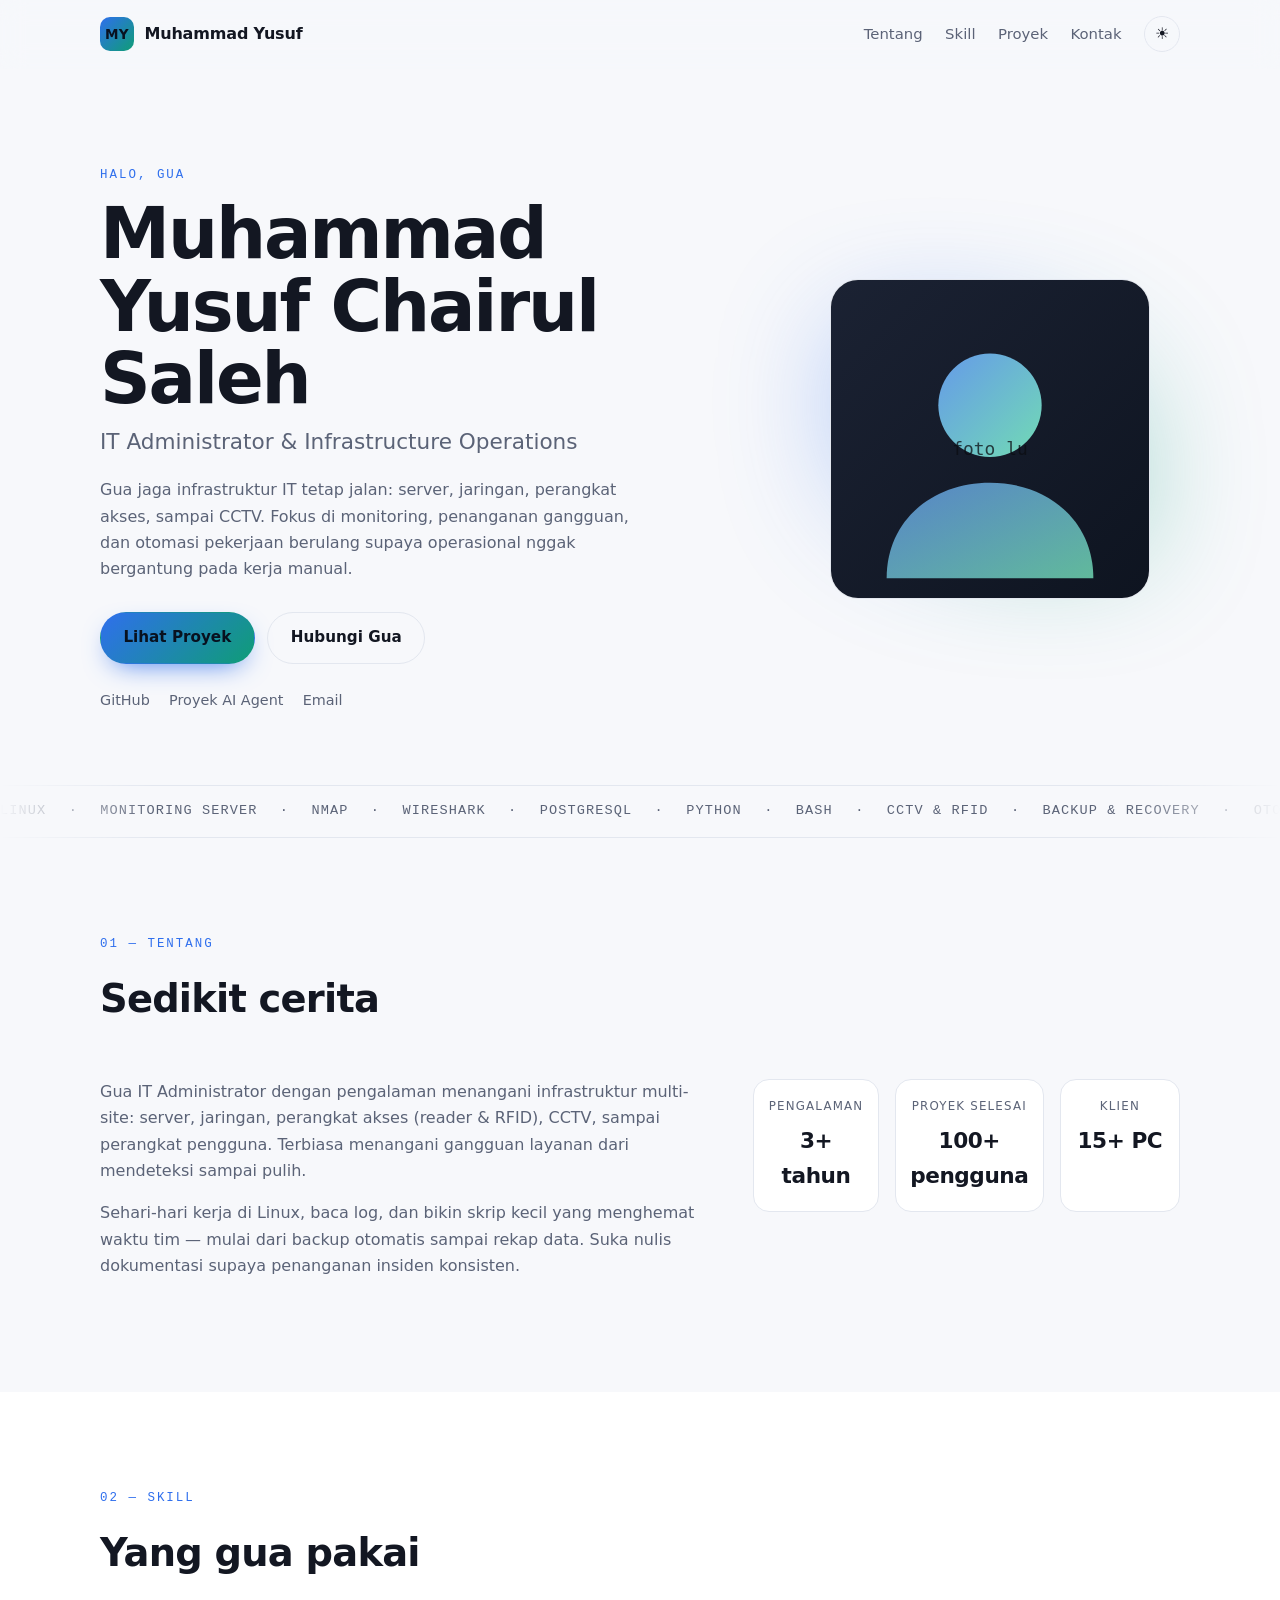
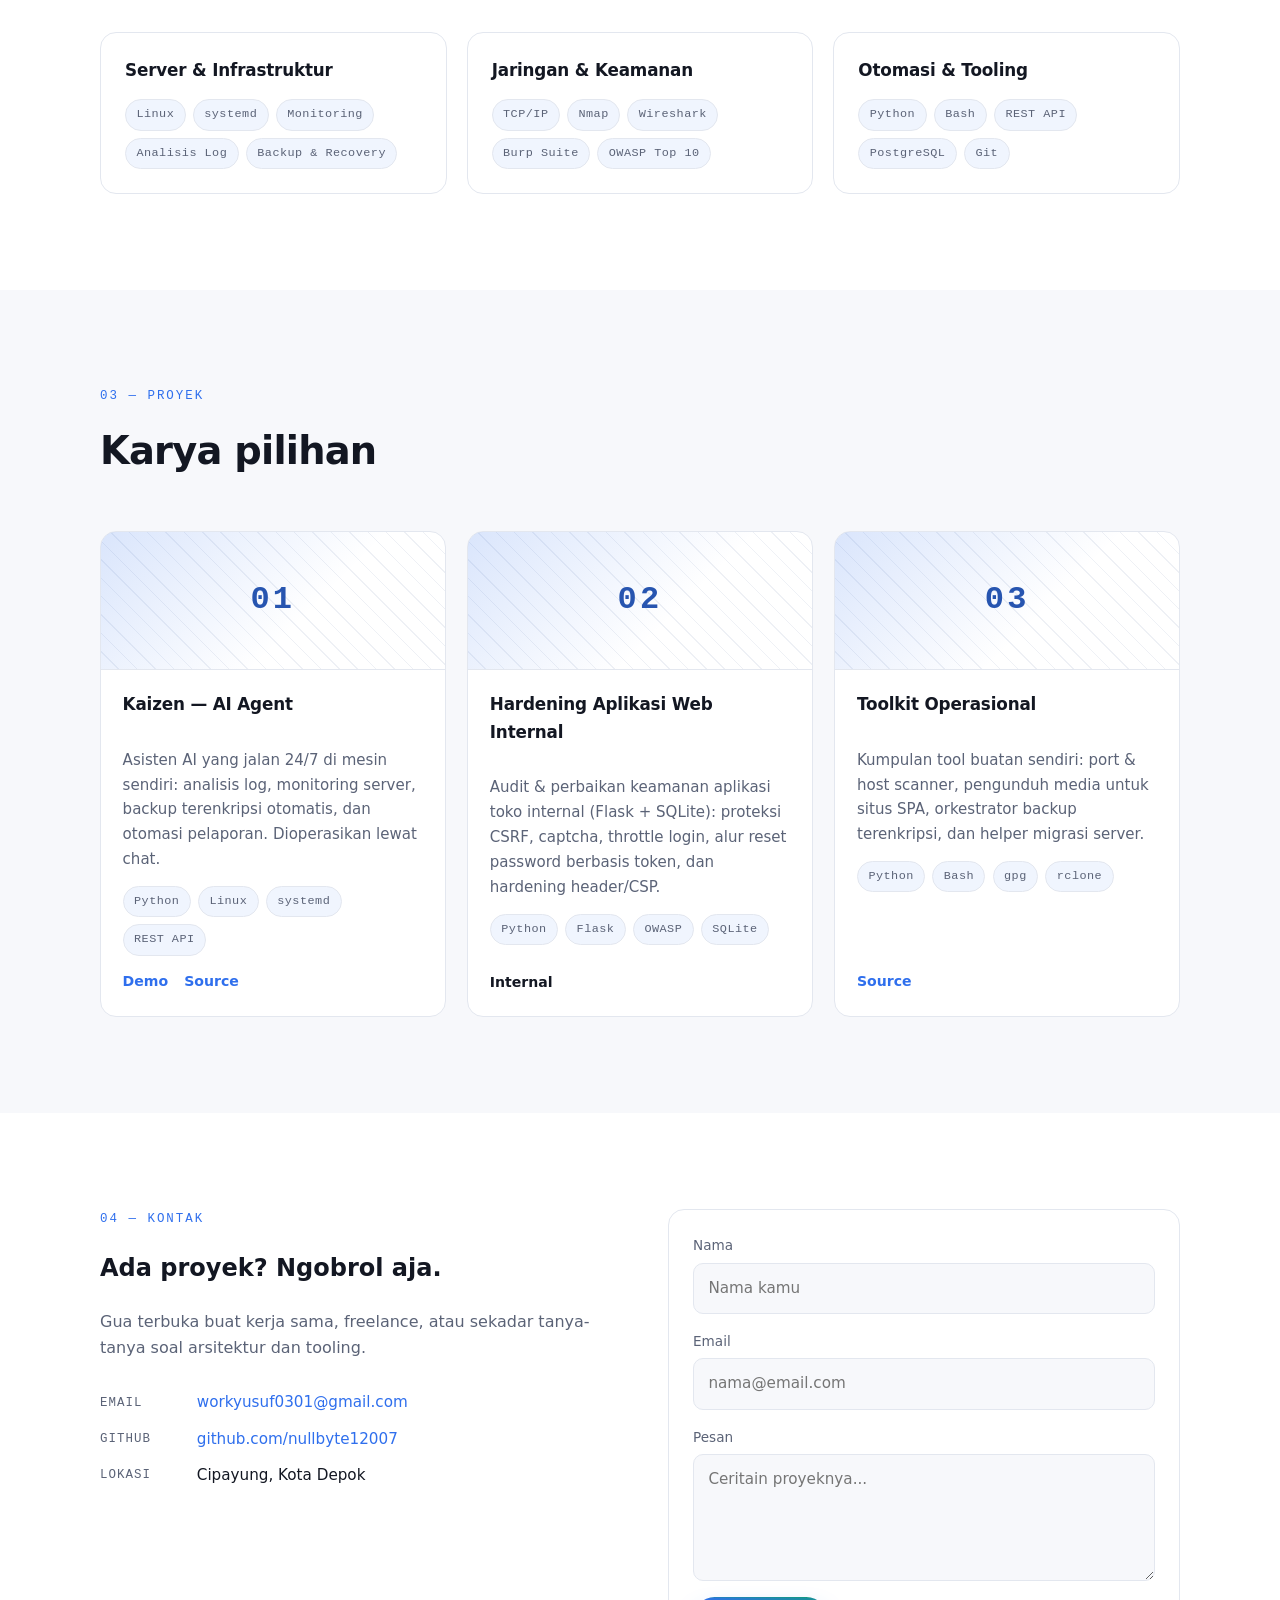
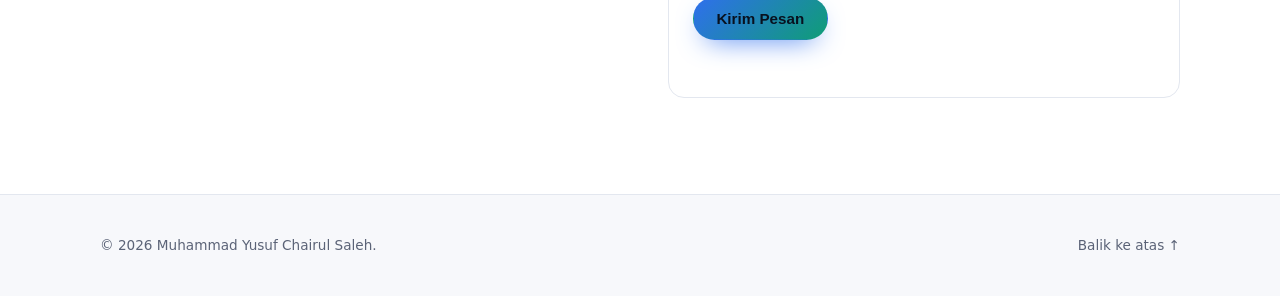
==== portofolio/index.html @ be7d7759 "Publikasikan portofolio pribadi + tautan dari landing page - portofolio/: situs portofolio pribadi (" ====
<!DOCTYPE html>
<html lang="id" data-theme="dark">
<head>
  <meta charset="UTF-8" />
  <meta name="viewport" content="width=device-width, initial-scale=1.0" />
  <title>Muhammad Yusuf — Portofolio</title>
  <meta name="description" content="Portofolio pribadi — proyek, skill, dan kontak." />
  <link rel="stylesheet" href="style.css" />
</head>
<body>
  <a class="skip-link" href="#main">Lewati ke konten</a>

  <header class="nav" id="nav">
    <div class="container nav-inner">
      <a href="#hero" class="brand">
        <span class="brand-mark">MY</span>
        <span class="brand-name">Muhammad Yusuf</span>
      </a>

      <button class="nav-toggle" id="navToggle" aria-label="Buka menu" aria-expanded="false" aria-controls="navMenu">
        <span></span><span></span><span></span>
      </button>

      <nav class="nav-menu" id="navMenu" aria-label="Navigasi utama">
        <a href="#about">Tentang</a>
        <a href="#skills">Skill</a>
        <a href="#projects">Proyek</a>
        <a href="#contact">Kontak</a>
        <button class="theme-toggle" id="themeToggle" aria-label="Ganti tema" title="Ganti tema">
          <span class="theme-icon theme-icon-sun">☀</span>
          <span class="theme-icon theme-icon-moon">☾</span>
        </button>
      </nav>
    </div>
  </header>

  <main id="main">
    <!-- HERO -->
    <section class="hero" id="hero">
      <div class="container hero-grid">
        <div class="hero-copy">
          <p class="eyebrow">Halo, gua</p>
          <h1>Muhammad Yusuf Chairul Saleh</h1>
          <p class="role">IT Administrator &amp; Infrastructure Operations</p>
          <p class="lead">
            Gua jaga infrastruktur IT tetap jalan: server, jaringan, perangkat akses,
            sampai CCTV. Fokus di monitoring, penanganan gangguan, dan otomasi
            pekerjaan berulang supaya operasional nggak bergantung pada kerja manual.
          </p>
          <div class="hero-actions">
            <a class="btn btn-primary" href="#projects">Lihat Proyek</a>
            <a class="btn btn-ghost" href="#contact">Hubungi Gua</a>
          </div>
          <ul class="socials" aria-label="Media sosial">
            <li><a href="https://github.com/nullbyte12007" aria-label="GitHub" rel="noopener" target="_blank">GitHub</a></li>
            <li><a href="https://nullbyte12007.github.io/kaizen-ai-portfolio/" aria-label="Proyek AI Agent" rel="noopener" target="_blank">Proyek AI Agent</a></li>
            <li><a href="mailto:workyusuf0301@gmail.com" aria-label="Email">Email</a></li>
          </ul>
        </div>

        <div class="hero-visual" aria-hidden="true">
          <div class="avatar">
            <img src="assets/avatar.svg" alt="" width="320" height="320" loading="eager" />
          </div>
          <div class="glow"></div>
        </div>
      </div>
      <div class="marquee" aria-hidden="true">
        <div class="marquee-track">
          <span>Linux</span><span>·</span><span>Monitoring Server</span><span>·</span><span>Nmap</span><span>·</span>
          <span>Wireshark</span><span>·</span><span>PostgreSQL</span><span>·</span>
          <span>Python</span><span>·</span><span>Bash</span><span>·</span><span>CCTV &amp; RFID</span><span>·</span>
          <span>Backup &amp; Recovery</span><span>·</span><span>Otomasi</span><span>·</span>
        </div>
      </div>
    </section>

    <!-- ABOUT -->
    <section class="section" id="about">
      <div class="container">
        <header class="section-head reveal">
          <p class="eyebrow">01 — Tentang</p>
          <h2>Sedikit cerita</h2>
        </header>
        <div class="about-grid">
          <div class="reveal">
            <p>
              Gua IT Administrator dengan pengalaman menangani infrastruktur multi-site:
              server, jaringan, perangkat akses (reader &amp; RFID), CCTV, sampai perangkat
              pengguna. Terbiasa menangani gangguan layanan dari mendeteksi sampai pulih.
            </p>
            <p>
              Sehari-hari kerja di Linux, baca log, dan bikin skrip kecil yang menghemat
              waktu tim — mulai dari backup otomatis sampai rekap data. Suka nulis
              dokumentasi supaya penanganan insiden konsisten.
            </p>
          </div>
          <dl class="stats reveal">
            <div class="stat">
              <dt>Pengalaman</dt>
              <dd>3+ tahun</dd>
            </div>
            <div class="stat">
              <dt>Proyek selesai</dt>
              <dd>100+ pengguna</dd>
            </div>
            <div class="stat">
              <dt>Klien</dt>
              <dd>15+ PC</dd>
            </div>
          </dl>
        </div>
      </div>
    </section>

    <!-- SKILLS -->
    <section class="section section-alt" id="skills">
      <div class="container">
        <header class="section-head reveal">
          <p class="eyebrow">02 — Skill</p>
          <h2>Yang gua pakai</h2>
        </header>
        <div class="skills-grid">
          <article class="card reveal">
            <h3>Server &amp; Infrastruktur</h3>
            <ul class="tags">
              <li>Linux</li><li>systemd</li><li>Monitoring</li><li>Analisis Log</li><li>Backup &amp; Recovery</li>
            </ul>
          </article>
          <article class="card reveal">
            <h3>Jaringan &amp; Keamanan</h3>
            <ul class="tags">
              <li>TCP/IP</li><li>Nmap</li><li>Wireshark</li><li>Burp Suite</li><li>OWASP Top 10</li>
            </ul>
          </article>
          <article class="card reveal">
            <h3>Otomasi &amp; Tooling</h3>
            <ul class="tags">
              <li>Python</li><li>Bash</li><li>REST API</li><li>PostgreSQL</li><li>Git</li>
            </ul>
          </article>
        </div>
      </div>
    </section>

    <!-- PROJECTS -->
    <section class="section" id="projects">
      <div class="container">
        <header class="section-head reveal">
          <p class="eyebrow">03 — Proyek</p>
          <h2>Karya pilihan</h2>
        </header>
        <div class="projects-grid">
          <article class="project card reveal">
            <div class="project-thumb" aria-hidden="true">01</div>
            <div class="project-body">
              <h3>Kaizen — AI Agent</h3>
              <p>Asisten AI yang jalan 24/7 di mesin sendiri: analisis log, monitoring server, backup terenkripsi otomatis, dan otomasi pelaporan. Dioperasikan lewat chat.</p>
              <ul class="tags">
                <li>Python</li><li>Linux</li><li>systemd</li><li>REST API</li>
              </ul>
              <div class="project-links">
                <a href="https://nullbyte12007.github.io/kaizen-ai-portfolio/" target="_blank" rel="noopener">Demo</a>
                <a href="https://github.com/nullbyte12007/kaizen-ai-portfolio" target="_blank" rel="noopener">Source</a>
              </div>
            </div>
          </article>

          <article class="project card reveal">
            <div class="project-thumb" aria-hidden="true">02</div>
            <div class="project-body">
              <h3>Hardening Aplikasi Web Internal</h3>
              <p>Audit &amp; perbaikan keamanan aplikasi toko internal (Flask + SQLite): proteksi CSRF, captcha, throttle login, alur reset password berbasis token, dan hardening header/CSP.</p>
              <ul class="tags">
                <li>Python</li><li>Flask</li><li>OWASP</li><li>SQLite</li>
              </ul>
              <div class="project-links">
                <span class="muted">Internal</span>
              </div>
            </div>
          </article>

          <article class="project card reveal">
            <div class="project-thumb" aria-hidden="true">03</div>
            <div class="project-body">
              <h3>Toolkit Operasional</h3>
              <p>Kumpulan tool buatan sendiri: port &amp; host scanner, pengunduh media untuk situs SPA, orkestrator backup terenkripsi, dan helper migrasi server.</p>
              <ul class="tags">
                <li>Python</li><li>Bash</li><li>gpg</li><li>rclone</li>
              </ul>
              <div class="project-links">
                <a href="https://github.com/nullbyte12007/kaizen-ai-portfolio/tree/main/demo" target="_blank" rel="noopener">Source</a>
              </div>
            </div>
          </article>
        </div>
      </div>
    </section>

    <!-- CONTACT -->
    <section class="section section-alt" id="contact">
      <div class="container contact-grid">
        <div class="reveal">
          <p class="eyebrow">04 — Kontak</p>
          <h2>Ada proyek? Ngobrol aja.</h2>
          <p class="lead">
            Gua terbuka buat kerja sama, freelance, atau sekadar tanya-tanya soal
            arsitektur dan tooling.
          </p>
          <ul class="contact-list">
            <li><span>Email</span> <a href="mailto:workyusuf0301@gmail.com">workyusuf0301@gmail.com</a></li>
            <li><span>GitHub</span> <a href="https://github.com/nullbyte12007" target="_blank" rel="noopener">github.com/nullbyte12007</a></li>
            <li><span>Lokasi</span> <span>Cipayung, Kota Depok</span></li>
          </ul>
        </div>

        <form class="contact-form card reveal" id="contactForm" novalidate>
          <label>
            Nama
            <input type="text" name="name" required placeholder="Nama kamu" />
          </label>
          <label>
            Email
            <input type="email" name="email" required placeholder="nama@email.com" />
          </label>
          <label>
            Pesan
            <textarea name="message" rows="4" required placeholder="Ceritain proyeknya..."></textarea>
          </label>
          <button class="btn btn-primary" type="submit">Kirim Pesan</button>
          <p class="form-status" id="formStatus" role="status" aria-live="polite"></p>
        </form>
      </div>
    </section>
  </main>

  <footer class="footer">
    <div class="container footer-inner">
      <p>© <span id="year">2026</span> Muhammad Yusuf Chairul Saleh.</p>
      <a href="#hero">Balik ke atas ↑</a>
    </div>
  </footer>

  <script src="script.js"></script>
</body>
</html>
---- portofolio/style.css ----
:root {
  --bg: #0b0d12;
  --bg-alt: #11141c;
  --surface: #161a24;
  --border: #242a38;
  --text: #e7ebf3;
  --text-dim: #9aa4b8;
  --accent: #6ea8fe;
  --accent-2: #7cf0c4;
  --radius: 16px;
  --maxw: 1080px;
  --font: "Inter", system-ui, -apple-system, "Segoe UI", Roboto, sans-serif;
  --mono: ui-monospace, "SFMono-Regular", Menlo, monospace;
}

html[data-theme="light"] {
  --bg: #f7f8fb;
  --bg-alt: #ffffff;
  --surface: #ffffff;
  --border: #e3e7ef;
  --text: #131722;
  --text-dim: #5b6377;
  --accent: #2f6fed;
  --accent-2: #0f9d76;
}

* { box-sizing: border-box; }

html { scroll-behavior: smooth; }

body {
  margin: 0;
  background: var(--bg);
  color: var(--text);
  font-family: var(--font);
  line-height: 1.65;
  -webkit-font-smoothing: antialiased;
}

img { max-width: 100%; display: block; }
a { color: inherit; text-decoration: none; }

.container {
  width: min(100% - 2.5rem, var(--maxw));
  margin-inline: auto;
}

.skip-link {
  position: absolute;
  left: -9999px;
  top: 0;
  background: var(--accent);
  color: #fff;
  padding: .6rem 1rem;
  z-index: 100;
}
.skip-link:focus { left: 0; }

/* NAV */
.nav {
  position: sticky;
  top: 0;
  z-index: 50;
  backdrop-filter: blur(12px);
  background: color-mix(in srgb, var(--bg) 78%, transparent);
  border-bottom: 1px solid transparent;
  transition: border-color .25s ease, background .25s ease;
}
.nav.is-scrolled { border-bottom-color: var(--border); }

.nav-inner {
  display: flex;
  align-items: center;
  justify-content: space-between;
  gap: 1rem;
  min-height: 68px;
}

.brand { display: flex; align-items: center; gap: .65rem; font-weight: 700; }
.brand-mark {
  display: grid;
  place-items: center;
  width: 34px; height: 34px;
  border-radius: 10px;
  background: linear-gradient(135deg, var(--accent), var(--accent-2));
  color: #08111f;
  font-size: .85rem;
  letter-spacing: .02em;
}
.brand-name { letter-spacing: -.01em; }

.nav-menu { display: flex; align-items: center; gap: 1.4rem; }
.nav-menu a {
  color: var(--text-dim);
  font-size: .93rem;
  font-weight: 500;
  position: relative;
  transition: color .2s ease;
}
.nav-menu a:hover, .nav-menu a:focus-visible { color: var(--text); }
.nav-menu a::after {
  content: "";
  position: absolute;
  left: 0; bottom: -6px;
  width: 0; height: 2px;
  background: var(--accent);
  transition: width .25s ease;
}
.nav-menu a:hover::after { width: 100%; }

.theme-toggle {
  display: grid;
  place-items: center;
  width: 36px; height: 36px;
  border-radius: 50%;
  border: 1px solid var(--border);
  background: transparent;
  color: var(--text);
  cursor: pointer;
  font-size: 1rem;
  transition: border-color .2s ease, transform .2s ease;
}
.theme-toggle:hover { border-color: var(--accent); transform: translateY(-1px); }
.theme-icon { line-height: 1; }
html[data-theme="dark"] .theme-icon-sun { display: none; }
html[data-theme="light"] .theme-icon-moon { display: none; }

.nav-toggle {
  display: none;
  flex-direction: column;
  gap: 5px;
  background: none;
  border: 0;
  padding: .5rem;
  cursor: pointer;
}
.nav-toggle span {
  width: 22px; height: 2px;
  background: var(--text);
  border-radius: 2px;
  transition: transform .25s ease, opacity .25s ease;
}

/* HERO */
.hero { padding: clamp(3rem, 8vw, 6rem) 0 0; position: relative; overflow: hidden; }
.hero-grid {
  display: grid;
  grid-template-columns: 1.25fr .75fr;
  align-items: center;
  gap: clamp(2rem, 5vw, 4rem);
}
.eyebrow {
  font-family: var(--mono);
  font-size: .78rem;
  letter-spacing: .16em;
  text-transform: uppercase;
  color: var(--accent);
  margin: 0 0 .8rem;
}
h1 {
  font-size: clamp(2.6rem, 7vw, 4.4rem);
  line-height: 1.03;
  letter-spacing: -.03em;
  margin: 0 0 .5rem;
}
.role {
  font-size: clamp(1.05rem, 2.4vw, 1.35rem);
  color: var(--text-dim);
  margin: 0 0 1.1rem;
}
.lead { color: var(--text-dim); max-width: 52ch; margin: 0 0 1.8rem; }

.hero-actions { display: flex; flex-wrap: wrap; gap: .8rem; margin-bottom: 1.6rem; }

.btn {
  display: inline-flex;
  align-items: center;
  justify-content: center;
  gap: .5rem;
  padding: .78rem 1.4rem;
  border-radius: 999px;
  font-weight: 600;
  font-size: .95rem;
  border: 1px solid transparent;
  cursor: pointer;
  transition: transform .18s ease, box-shadow .18s ease, background .18s ease, border-color .18s ease;
}
.btn-primary {
  background: linear-gradient(135deg, var(--accent), var(--accent-2));
  color: #08111f;
  box-shadow: 0 10px 28px -12px var(--accent);
}
.btn-primary:hover { transform: translateY(-2px); box-shadow: 0 16px 34px -12px var(--accent); }
.btn-ghost { border-color: var(--border); color: var(--text); }
.btn-ghost:hover { border-color: var(--accent); transform: translateY(-2px); }

.socials {
  display: flex;
  gap: 1.2rem;
  list-style: none;
  padding: 0;
  margin: 0;
  font-size: .9rem;
}
.socials a { color: var(--text-dim); border-bottom: 1px solid transparent; transition: color .2s, border-color .2s; }
.socials a:hover { color: var(--text); border-bottom-color: var(--accent); }

.hero-visual { position: relative; display: grid; place-items: center; }
.avatar {
  width: min(320px, 78vw);
  aspect-ratio: 1;
  border-radius: 28px;
  overflow: hidden;
  border: 1px solid var(--border);
  background: var(--surface);
  position: relative;
  z-index: 1;
}
.avatar img { width: 100%; height: 100%; object-fit: cover; }
.glow {
  position: absolute;
  inset: 12% 8%;
  background: radial-gradient(circle at 30% 30%, var(--accent), transparent 62%),
              radial-gradient(circle at 72% 68%, var(--accent-2), transparent 60%);
  filter: blur(58px);
  opacity: .5;
  z-index: 0;
}

.marquee {
  margin-top: clamp(2.5rem, 6vw, 4.5rem);
  border-block: 1px solid var(--border);
  overflow: hidden;
  padding: .9rem 0;
  mask-image: linear-gradient(90deg, transparent, #000 12%, #000 88%, transparent);
}
.marquee-track {
  display: flex;
  gap: 1.4rem;
  width: max-content;
  animation: slide 26s linear infinite;
  color: var(--text-dim);
  font-family: var(--mono);
  font-size: .85rem;
  letter-spacing: .08em;
  text-transform: uppercase;
}
@keyframes slide { to { transform: translateX(-50%); } }

/* SECTIONS */
.section { padding: clamp(3.5rem, 8vw, 6rem) 0; }
.section-alt { background: var(--bg-alt); }
.section-head { margin-bottom: clamp(1.8rem, 4vw, 3rem); }
.section-head h2 {
  font-size: clamp(1.65rem, 4vw, 2.4rem);
  letter-spacing: -.02em;
  margin: 0;
}

.about-grid {
  display: grid;
  grid-template-columns: 1.4fr 1fr;
  gap: clamp(1.5rem, 5vw, 3.5rem);
  align-items: start;
}
.about-grid p { color: var(--text-dim); margin-top: 0; }

.stats {
  display: grid;
  grid-template-columns: repeat(3, 1fr);
  gap: 1rem;
  margin: 0;
}
.stat {
  background: var(--surface);
  border: 1px solid var(--border);
  border-radius: var(--radius);
  padding: 1.1rem .9rem;
  text-align: center;
}
.stat dt { font-size: .74rem; text-transform: uppercase; letter-spacing: .1em; color: var(--text-dim); }
.stat dd { margin: .35rem 0 0; font-size: 1.35rem; font-weight: 700; letter-spacing: -.02em; }

.card {
  background: var(--surface);
  border: 1px solid var(--border);
  border-radius: var(--radius);
  padding: 1.5rem;
  transition: transform .22s ease, border-color .22s ease, box-shadow .22s ease;
}
.card:hover {
  transform: translateY(-4px);
  border-color: color-mix(in srgb, var(--accent) 45%, var(--border));
  box-shadow: 0 22px 44px -28px rgba(0, 0, 0, .7);
}
.card h3 { margin: 0 0 .9rem; font-size: 1.05rem; letter-spacing: -.01em; }

.skills-grid {
  display: grid;
  grid-template-columns: repeat(auto-fit, minmax(240px, 1fr));
  gap: 1.25rem;
}

.tags {
  display: flex;
  flex-wrap: wrap;
  gap: .45rem;
  list-style: none;
  padding: 0;
  margin: 0;
}
.tags li {
  font-family: var(--mono);
  font-size: .74rem;
  letter-spacing: .04em;
  padding: .3rem .65rem;
  border-radius: 999px;
  border: 1px solid var(--border);
  color: var(--text-dim);
  background: color-mix(in srgb, var(--accent) 7%, transparent);
}

.projects-grid {
  display: grid;
  grid-template-columns: repeat(auto-fit, minmax(280px, 1fr));
  gap: 1.35rem;
}
.project { padding: 0; overflow: hidden; display: flex; flex-direction: column; }
.project-thumb {
  height: 138px;
  display: grid;
  place-items: center;
  font-family: var(--mono);
  font-size: 2rem;
  font-weight: 700;
  letter-spacing: .1em;
  color: color-mix(in srgb, var(--accent) 70%, var(--text));
  background:
    linear-gradient(135deg, color-mix(in srgb, var(--accent) 18%, transparent), transparent 60%),
    repeating-linear-gradient(45deg, transparent 0 12px, color-mix(in srgb, var(--border) 60%, transparent) 12px 13px);
  border-bottom: 1px solid var(--border);
}
.project-body { padding: 1.35rem; display: flex; flex-direction: column; gap: .9rem; flex: 1; }
.project-body p { margin: 0; color: var(--text-dim); font-size: .94rem; }
.project-links { display: flex; gap: 1rem; margin-top: auto; font-size: .88rem; font-weight: 600; }
.project-links a { color: var(--accent); border-bottom: 1px solid transparent; }
.project-links a:hover { border-bottom-color: currentColor; }

.contact-grid {
  display: grid;
  grid-template-columns: 1fr 1fr;
  gap: clamp(1.5rem, 5vw, 3.5rem);
  align-items: start;
}
.contact-list { list-style: none; padding: 0; margin: 1.5rem 0 0; display: grid; gap: .7rem; }
.contact-list li { display: flex; gap: .8rem; font-size: .95rem; }
.contact-list span:first-child {
  width: 84px;
  flex: none;
  color: var(--text-dim);
  font-family: var(--mono);
  font-size: .78rem;
  text-transform: uppercase;
  letter-spacing: .08em;
  padding-top: .15rem;
}
.contact-list a { color: var(--accent); }
.contact-list a:hover { text-decoration: underline; }

.contact-form { display: grid; gap: 1rem; }
.contact-form label { display: grid; gap: .4rem; font-size: .85rem; color: var(--text-dim); font-weight: 500; }
.contact-form input,
.contact-form textarea {
  width: 100%;
  padding: .75rem .9rem;
  border-radius: 10px;
  border: 1px solid var(--border);
  background: var(--bg);
  color: var(--text);
  font: inherit;
  font-size: .95rem;
  resize: vertical;
  transition: border-color .2s ease, box-shadow .2s ease;
}
.contact-form input:focus,
.contact-form textarea:focus {
  outline: none;
  border-color: var(--accent);
  box-shadow: 0 0 0 3px color-mix(in srgb, var(--accent) 22%, transparent);
}
.contact-form .btn { justify-self: start; }
.form-status { margin: 0; font-size: .85rem; color: var(--accent-2); min-height: 1.2em; }
.form-status.is-error { color: #ff7a7a; }

.footer { border-top: 1px solid var(--border); padding: 1.6rem 0; }
.footer-inner {
  display: flex;
  flex-wrap: wrap;
  gap: .6rem;
  align-items: center;
  justify-content: space-between;
  color: var(--text-dim);
  font-size: .85rem;
}
.footer a:hover { color: var(--text); }

/* REVEAL */
.reveal { opacity: 0; transform: translateY(18px); transition: opacity .6s ease, transform .6s ease; }
.reveal.is-visible { opacity: 1; transform: none; }

/* RESPONSIVE */
@media (max-width: 860px) {
  .hero-grid, .about-grid, .contact-grid { grid-template-columns: 1fr; }
  .hero-visual { order: -1; }
  .stats { grid-template-columns: repeat(3, 1fr); }

  .nav-toggle { display: flex; }
  .nav-menu {
    position: fixed;
    inset: 68px 0 auto 0;
    flex-direction: column;
    align-items: flex-start;
    gap: 0;
    padding: 0 1.25rem;
    background: var(--bg-alt);
    border-bottom: 1px solid var(--border);
    max-height: 0;
    overflow: hidden;
    transition: max-height .3s ease, padding .3s ease;
  }
  .nav-menu.is-open { max-height: 320px; padding: 1rem 1.25rem 1.4rem; }
  .nav-menu a { padding: .7rem 0; width: 100%; }
  .theme-toggle { margin-top: .6rem; }
  .nav-toggle[aria-expanded="true"] span:nth-child(1) { transform: translateY(7px) rotate(45deg); }
  .nav-toggle[aria-expanded="true"] span:nth-child(2) { opacity: 0; }
  .nav-toggle[aria-expanded="true"] span:nth-child(3) { transform: translateY(-7px) rotate(-45deg); }
}

@media (max-width: 420px) {
  .stats { grid-template-columns: 1fr; }
}

@media (prefers-reduced-motion: reduce) {
  html { scroll-behavior: auto; }
  .marquee-track { animation: none; }
  .reveal { opacity: 1; transform: none; transition: none; }
  * { transition-duration: .01ms !important; }
}
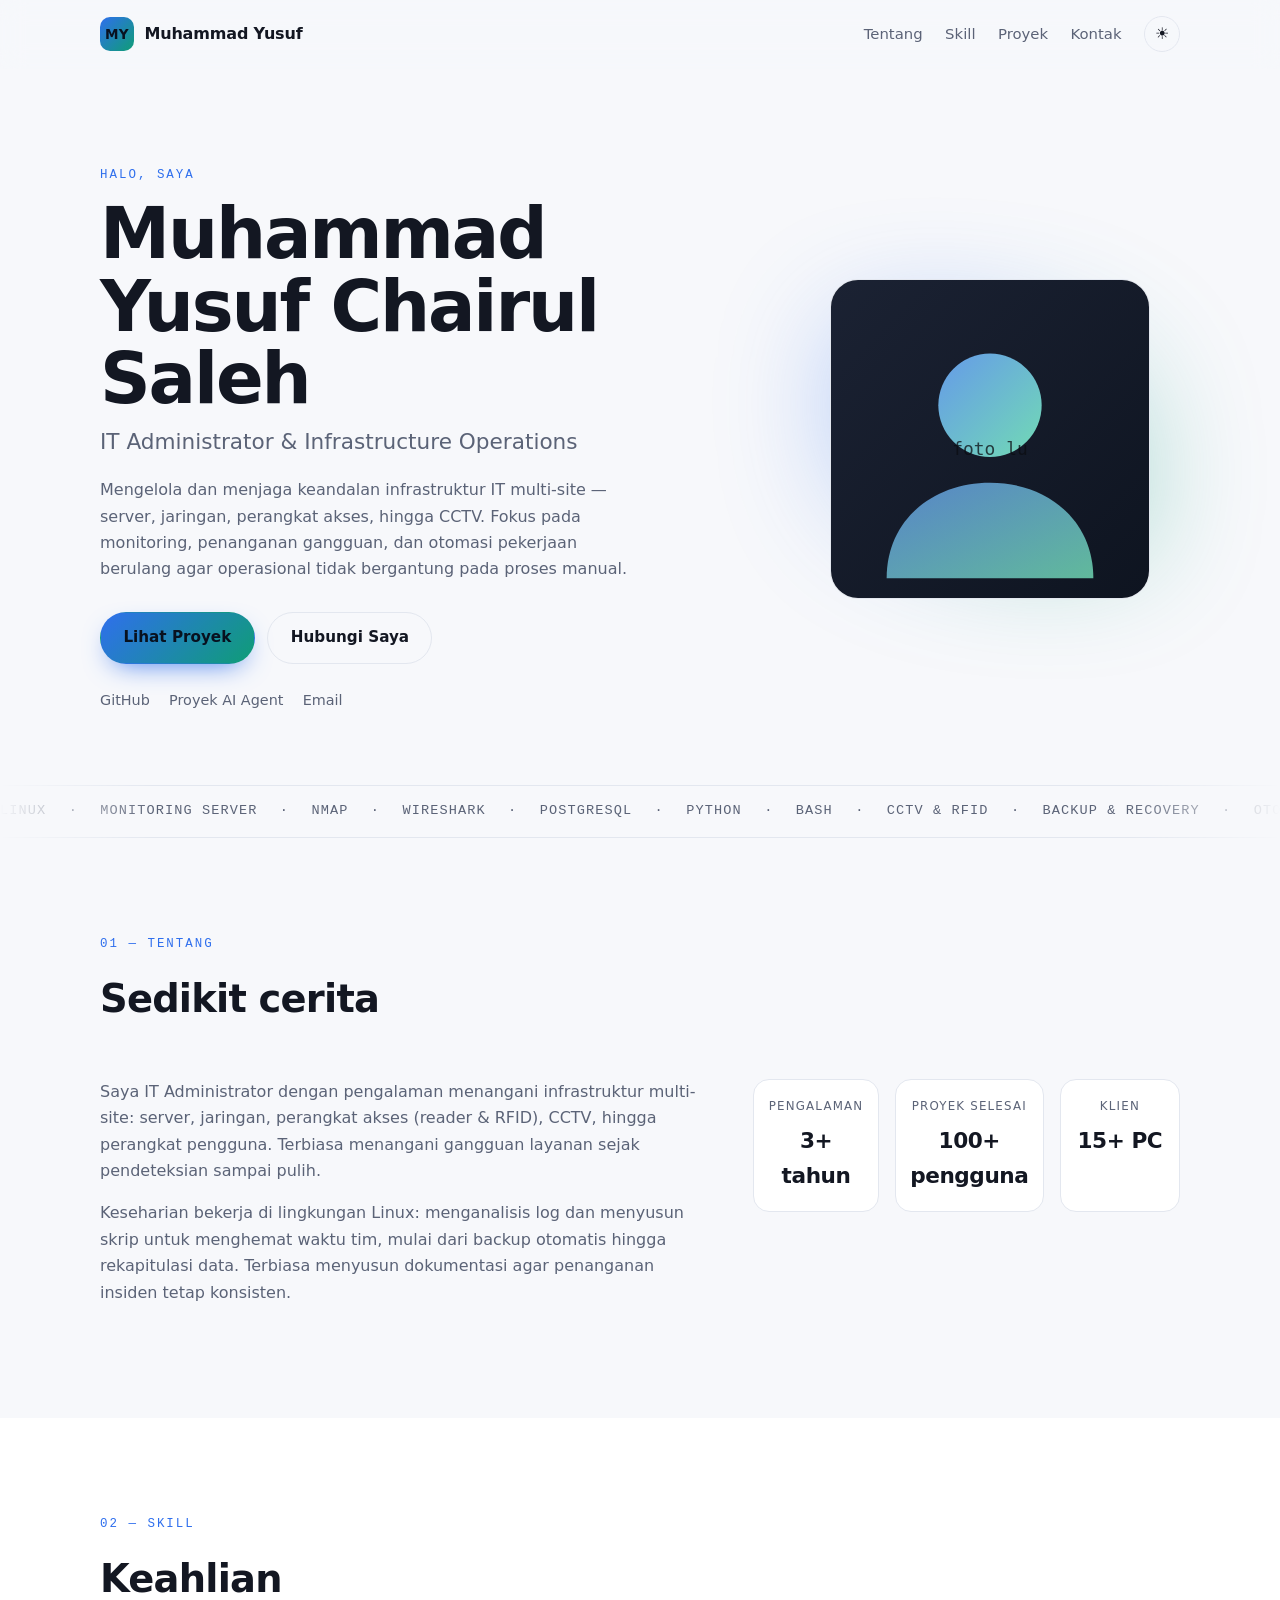
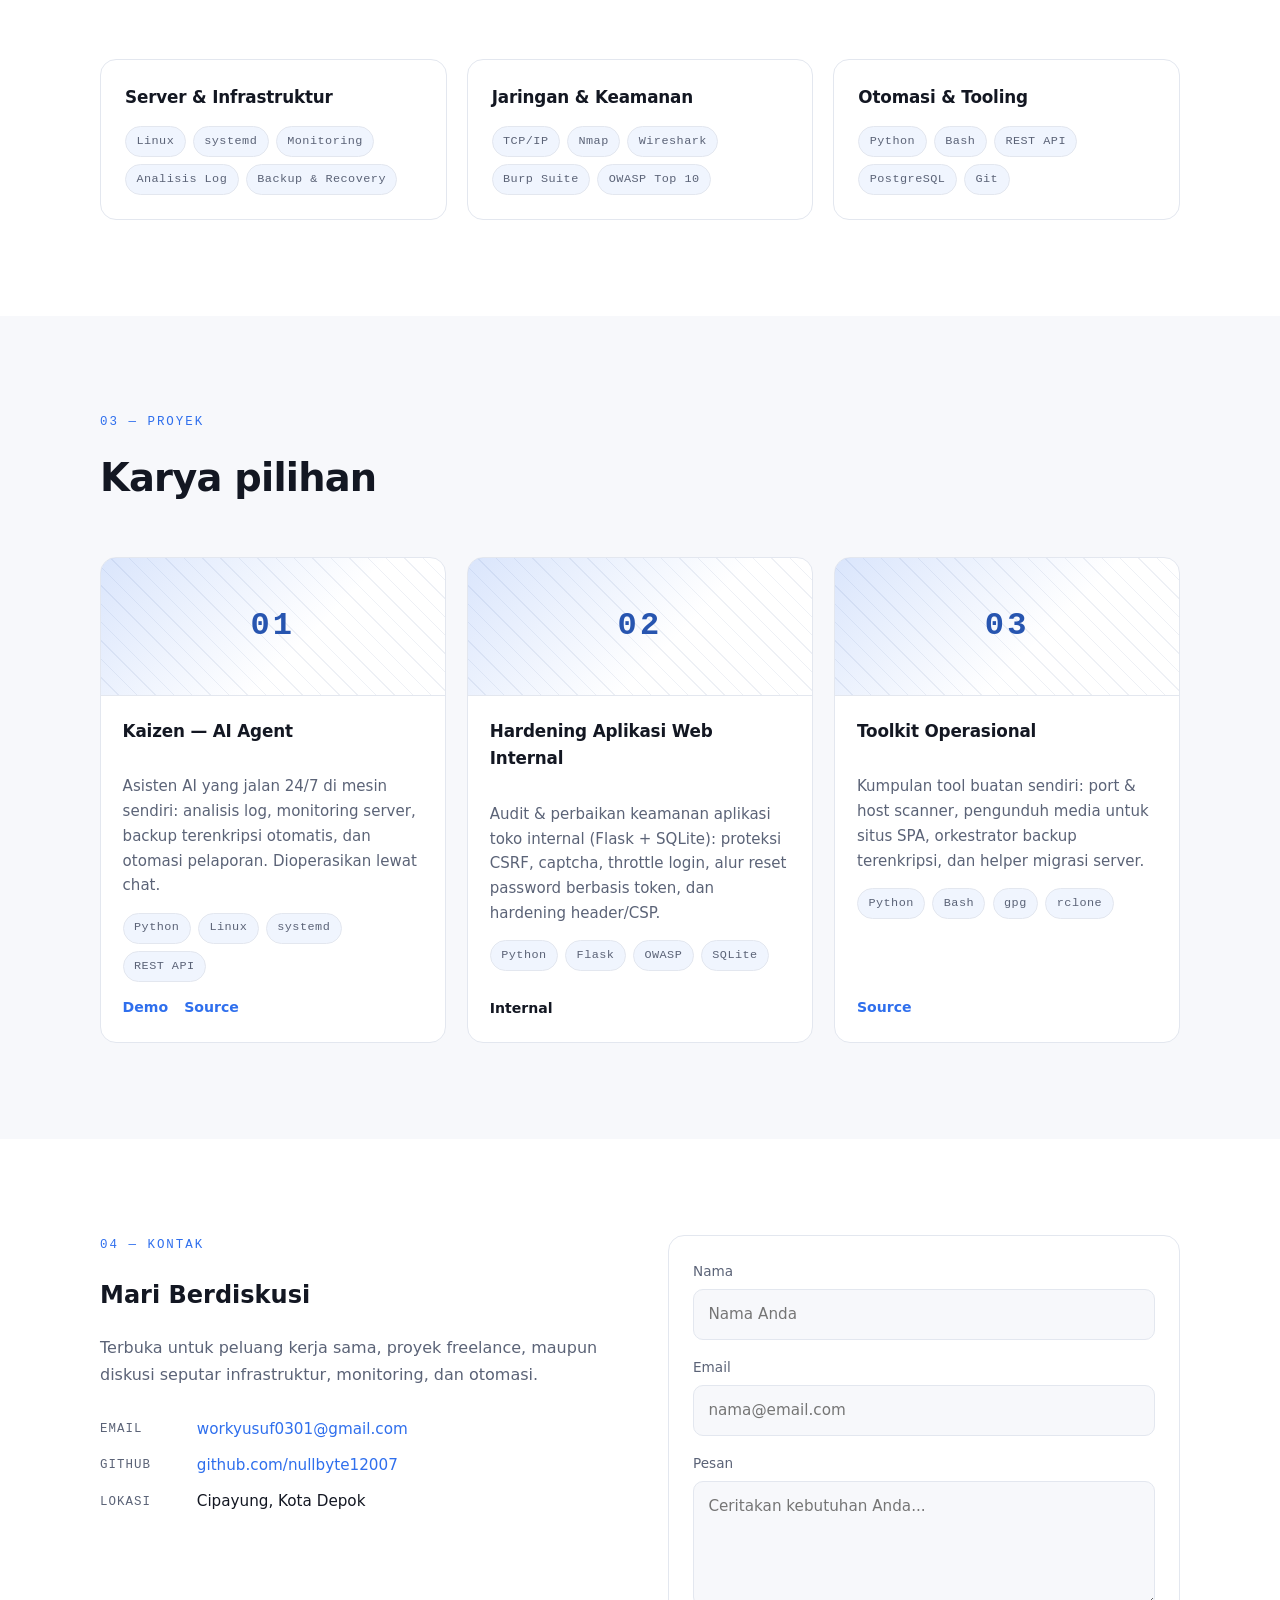
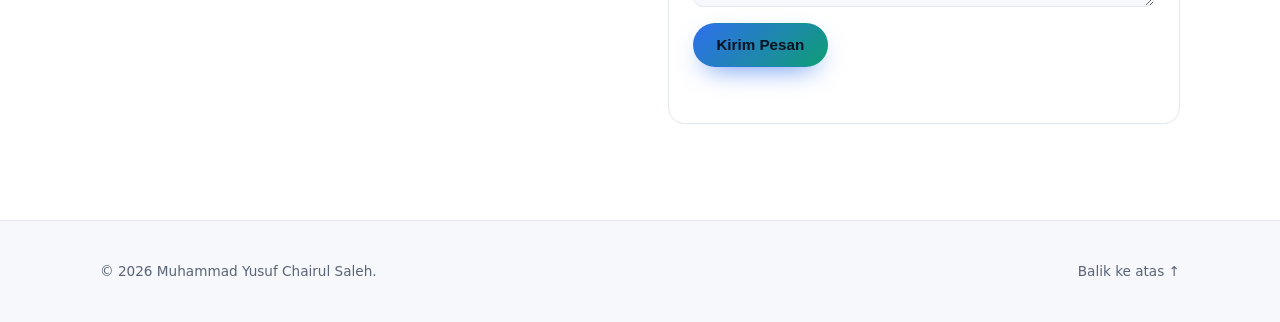
==== commit 3750560a: "Ganti bahasa portofolio ke ragam formal Seluruh teks yang semula memakai ragam informal diubah ke ba" ====
--- a/portofolio/index.html
+++ b/portofolio/index.html
@@ -39,17 +39,17 @@
     <section class="hero" id="hero">
       <div class="container hero-grid">
         <div class="hero-copy">
-          <p class="eyebrow">Halo, gua</p>
+          <p class="eyebrow">Halo, saya</p>
           <h1>Muhammad Yusuf Chairul Saleh</h1>
           <p class="role">IT Administrator &amp; Infrastructure Operations</p>
           <p class="lead">
-            Gua jaga infrastruktur IT tetap jalan: server, jaringan, perangkat akses,
-            sampai CCTV. Fokus di monitoring, penanganan gangguan, dan otomasi
-            pekerjaan berulang supaya operasional nggak bergantung pada kerja manual.
+            Mengelola dan menjaga keandalan infrastruktur IT multi-site — server, jaringan,
+            perangkat akses, hingga CCTV. Fokus pada monitoring, penanganan gangguan, dan
+            otomasi pekerjaan berulang agar operasional tidak bergantung pada proses manual.
           </p>
           <div class="hero-actions">
             <a class="btn btn-primary" href="#projects">Lihat Proyek</a>
-            <a class="btn btn-ghost" href="#contact">Hubungi Gua</a>
+            <a class="btn btn-ghost" href="#contact">Hubungi Saya</a>
           </div>
           <ul class="socials" aria-label="Media sosial">
             <li><a href="https://github.com/nullbyte12007" aria-label="GitHub" rel="noopener" target="_blank">GitHub</a></li>
@@ -85,14 +85,14 @@
         <div class="about-grid">
           <div class="reveal">
             <p>
-              Gua IT Administrator dengan pengalaman menangani infrastruktur multi-site:
-              server, jaringan, perangkat akses (reader &amp; RFID), CCTV, sampai perangkat
-              pengguna. Terbiasa menangani gangguan layanan dari mendeteksi sampai pulih.
+              Saya IT Administrator dengan pengalaman menangani infrastruktur multi-site:
+              server, jaringan, perangkat akses (reader &amp; RFID), CCTV, hingga perangkat
+              pengguna. Terbiasa menangani gangguan layanan sejak pendeteksian sampai pulih.
             </p>
             <p>
-              Sehari-hari kerja di Linux, baca log, dan bikin skrip kecil yang menghemat
-              waktu tim — mulai dari backup otomatis sampai rekap data. Suka nulis
-              dokumentasi supaya penanganan insiden konsisten.
+              Keseharian bekerja di lingkungan Linux: menganalisis log dan menyusun skrip
+              untuk menghemat waktu tim, mulai dari backup otomatis hingga rekapitulasi data.
+              Terbiasa menyusun dokumentasi agar penanganan insiden tetap konsisten.
             </p>
           </div>
           <dl class="stats reveal">
@@ -118,7 +118,7 @@
       <div class="container">
         <header class="section-head reveal">
           <p class="eyebrow">02 — Skill</p>
-          <h2>Yang gua pakai</h2>
+          <h2>Keahlian</h2>
         </header>
         <div class="skills-grid">
           <article class="card reveal">
@@ -202,10 +202,10 @@
       <div class="container contact-grid">
         <div class="reveal">
           <p class="eyebrow">04 — Kontak</p>
-          <h2>Ada proyek? Ngobrol aja.</h2>
+          <h2>Mari Berdiskusi</h2>
           <p class="lead">
-            Gua terbuka buat kerja sama, freelance, atau sekadar tanya-tanya soal
-            arsitektur dan tooling.
+            Terbuka untuk peluang kerja sama, proyek freelance, maupun diskusi seputar
+            infrastruktur, monitoring, dan otomasi.
           </p>
           <ul class="contact-list">
             <li><span>Email</span> <a href="mailto:workyusuf0301@gmail.com">workyusuf0301@gmail.com</a></li>
@@ -217,7 +217,7 @@
         <form class="contact-form card reveal" id="contactForm" novalidate>
           <label>
             Nama
-            <input type="text" name="name" required placeholder="Nama kamu" />
+            <input type="text" name="name" required placeholder="Nama Anda" />
           </label>
           <label>
             Email
@@ -225,7 +225,7 @@
           </label>
           <label>
             Pesan
-            <textarea name="message" rows="4" required placeholder="Ceritain proyeknya..."></textarea>
+            <textarea name="message" rows="4" required placeholder="Ceritakan kebutuhan Anda..."></textarea>
           </label>
           <button class="btn btn-primary" type="submit">Kirim Pesan</button>
           <p class="form-status" id="formStatus" role="status" aria-live="polite"></p>
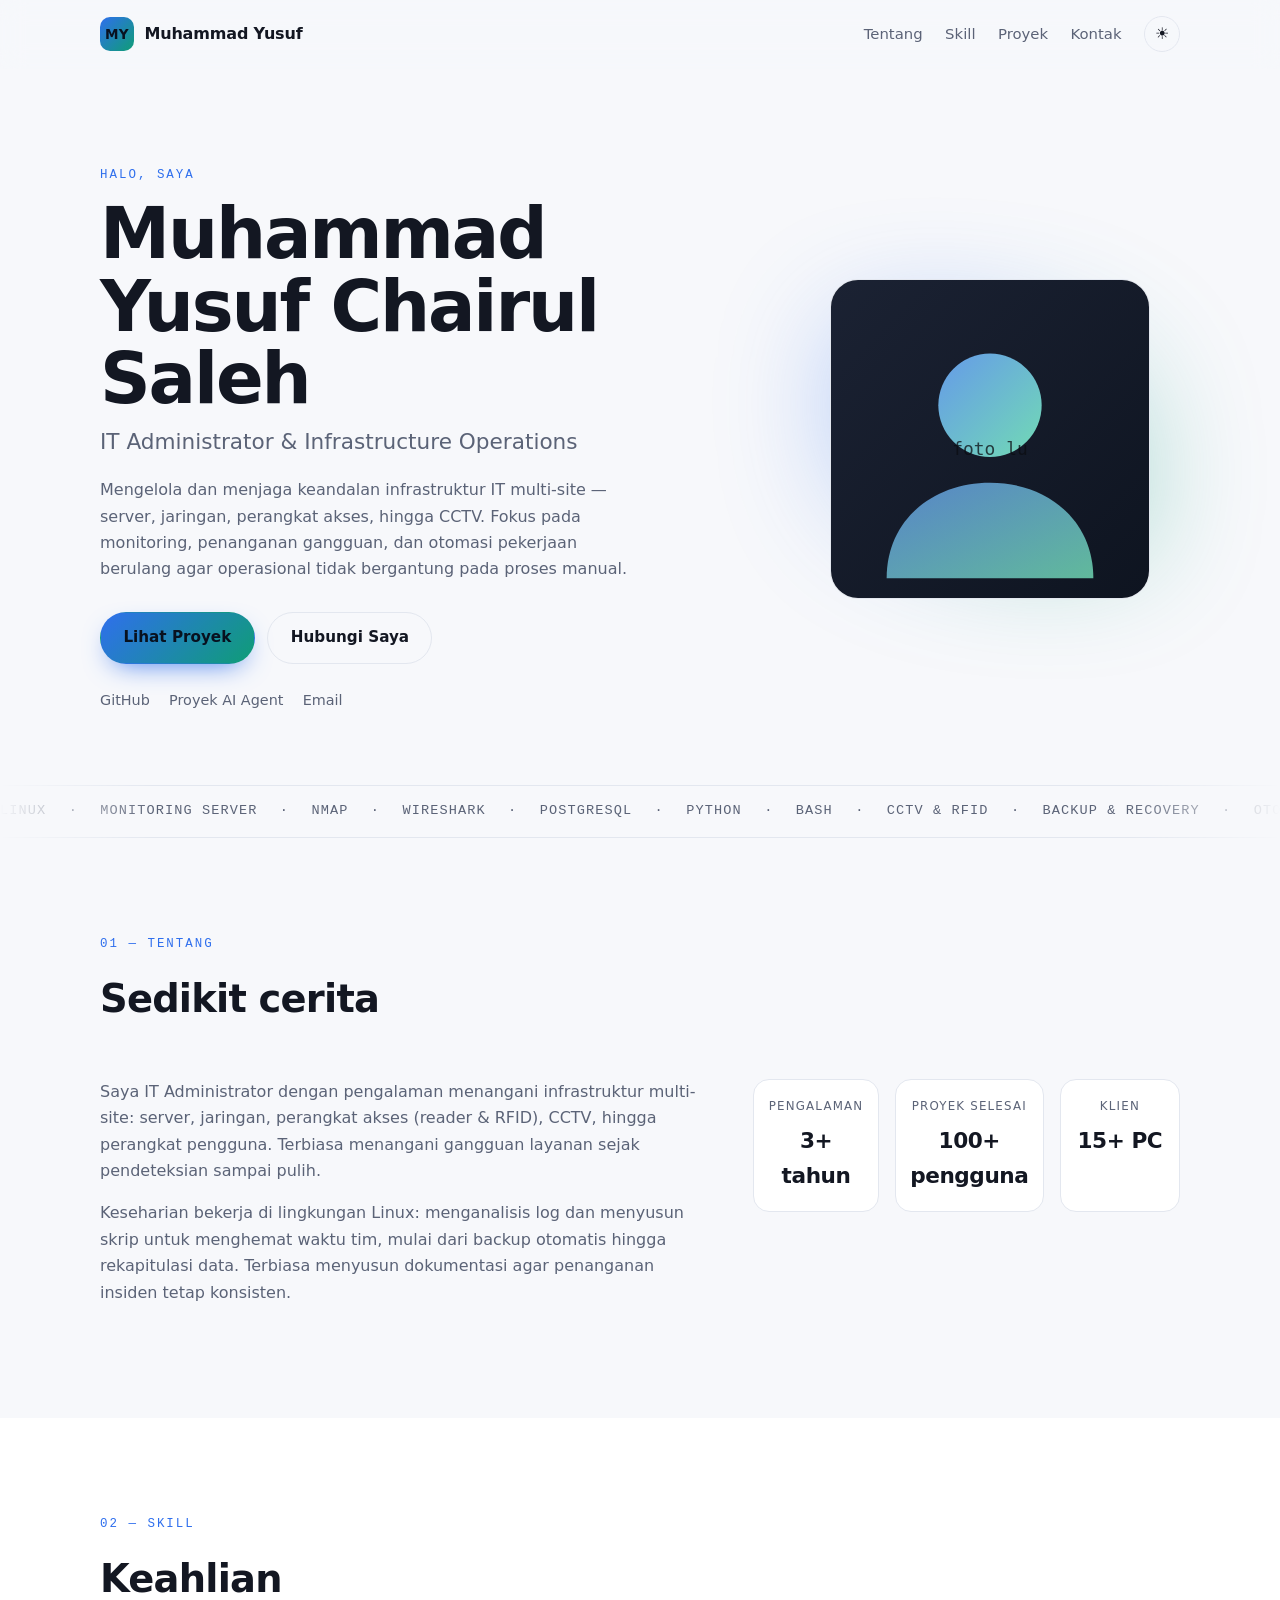
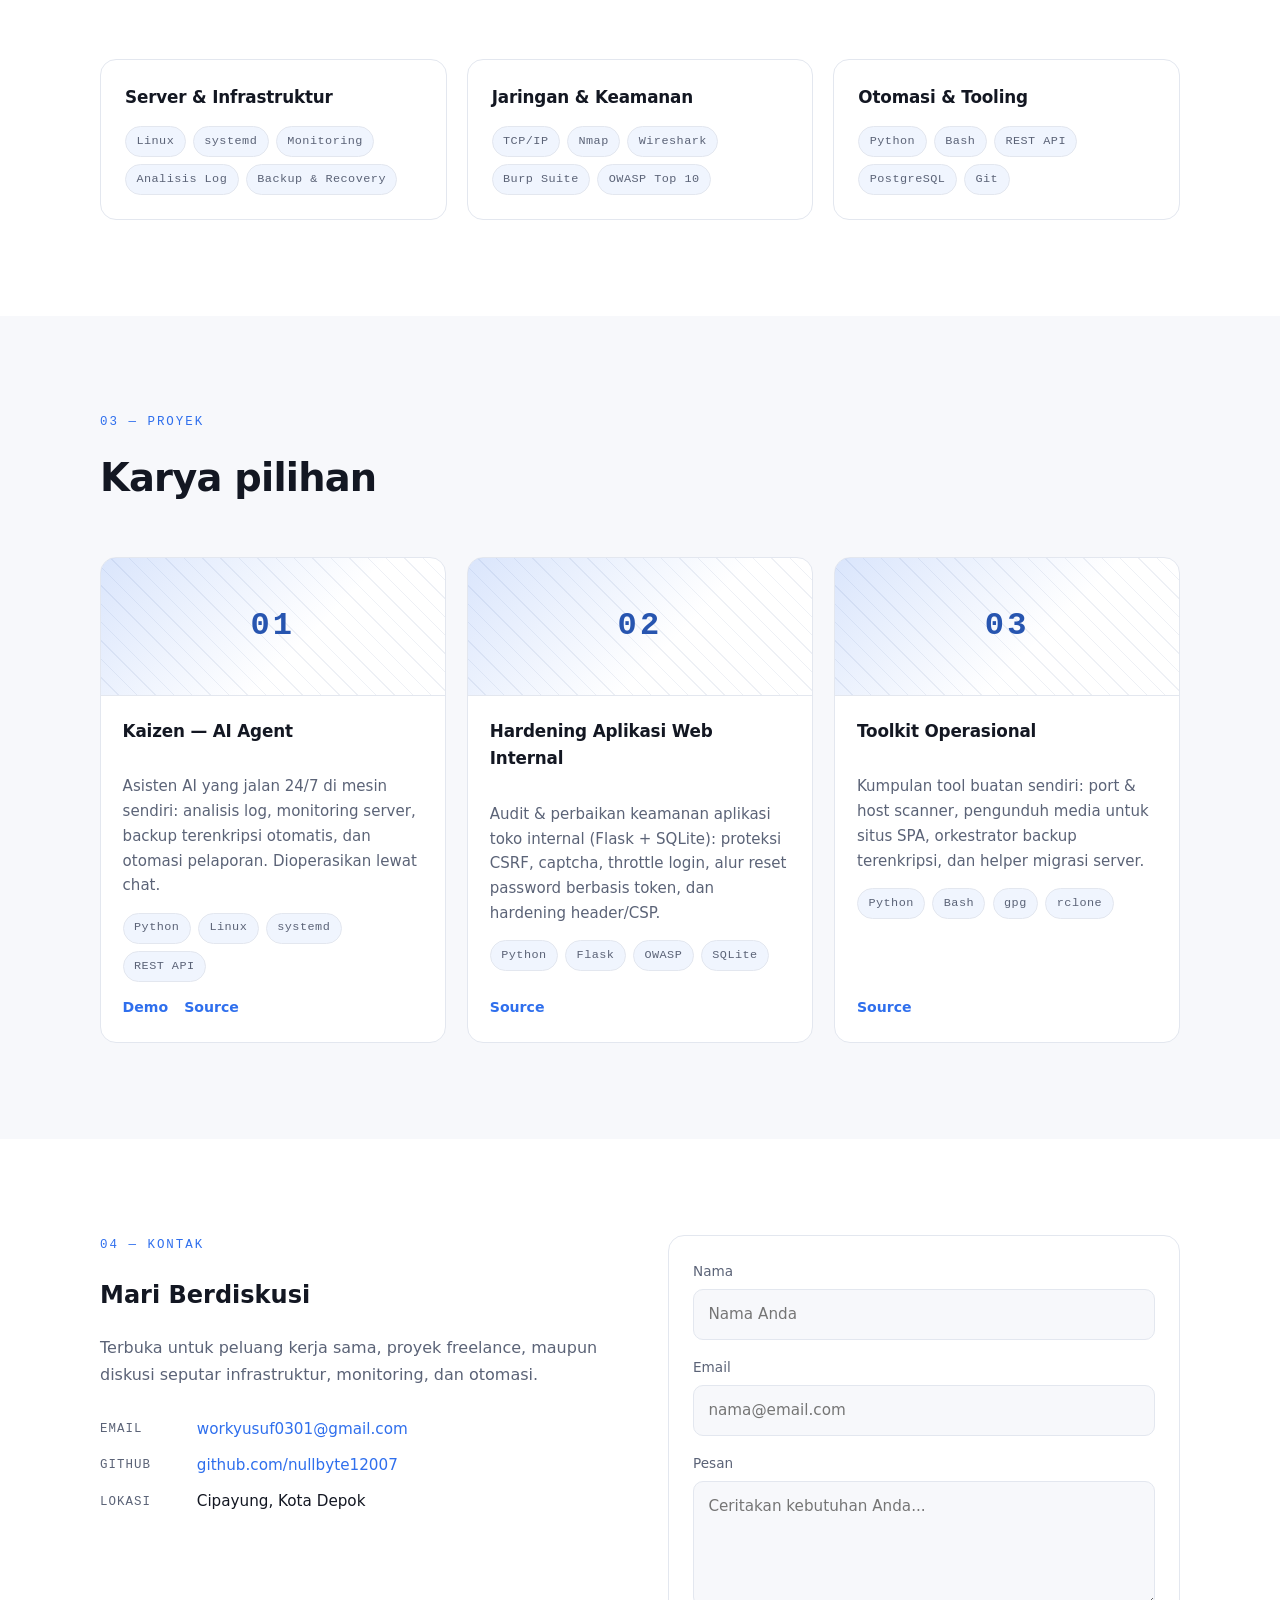
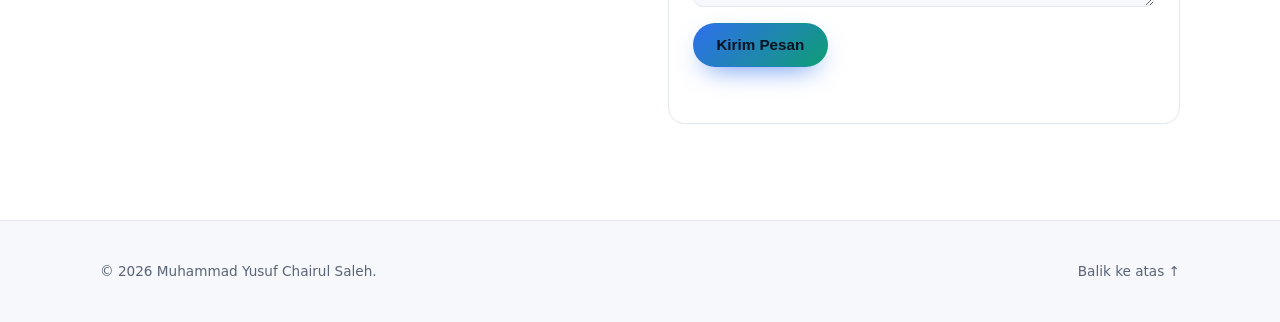
==== commit 5cd1a02f: "Tautkan repo tokoku dari portofolio Co-authored-by: CommandCodeBot <noreply@commandcode.ai>" ====
--- a/portofolio/index.html
+++ b/portofolio/index.html
@@ -175,7 +175,7 @@
                 <li>Python</li><li>Flask</li><li>OWASP</li><li>SQLite</li>
               </ul>
               <div class="project-links">
-                <span class="muted">Internal</span>
+                <a href="https://github.com/nullbyte12007/tokoku" target="_blank" rel="noopener">Source</a>
               </div>
             </div>
           </article>
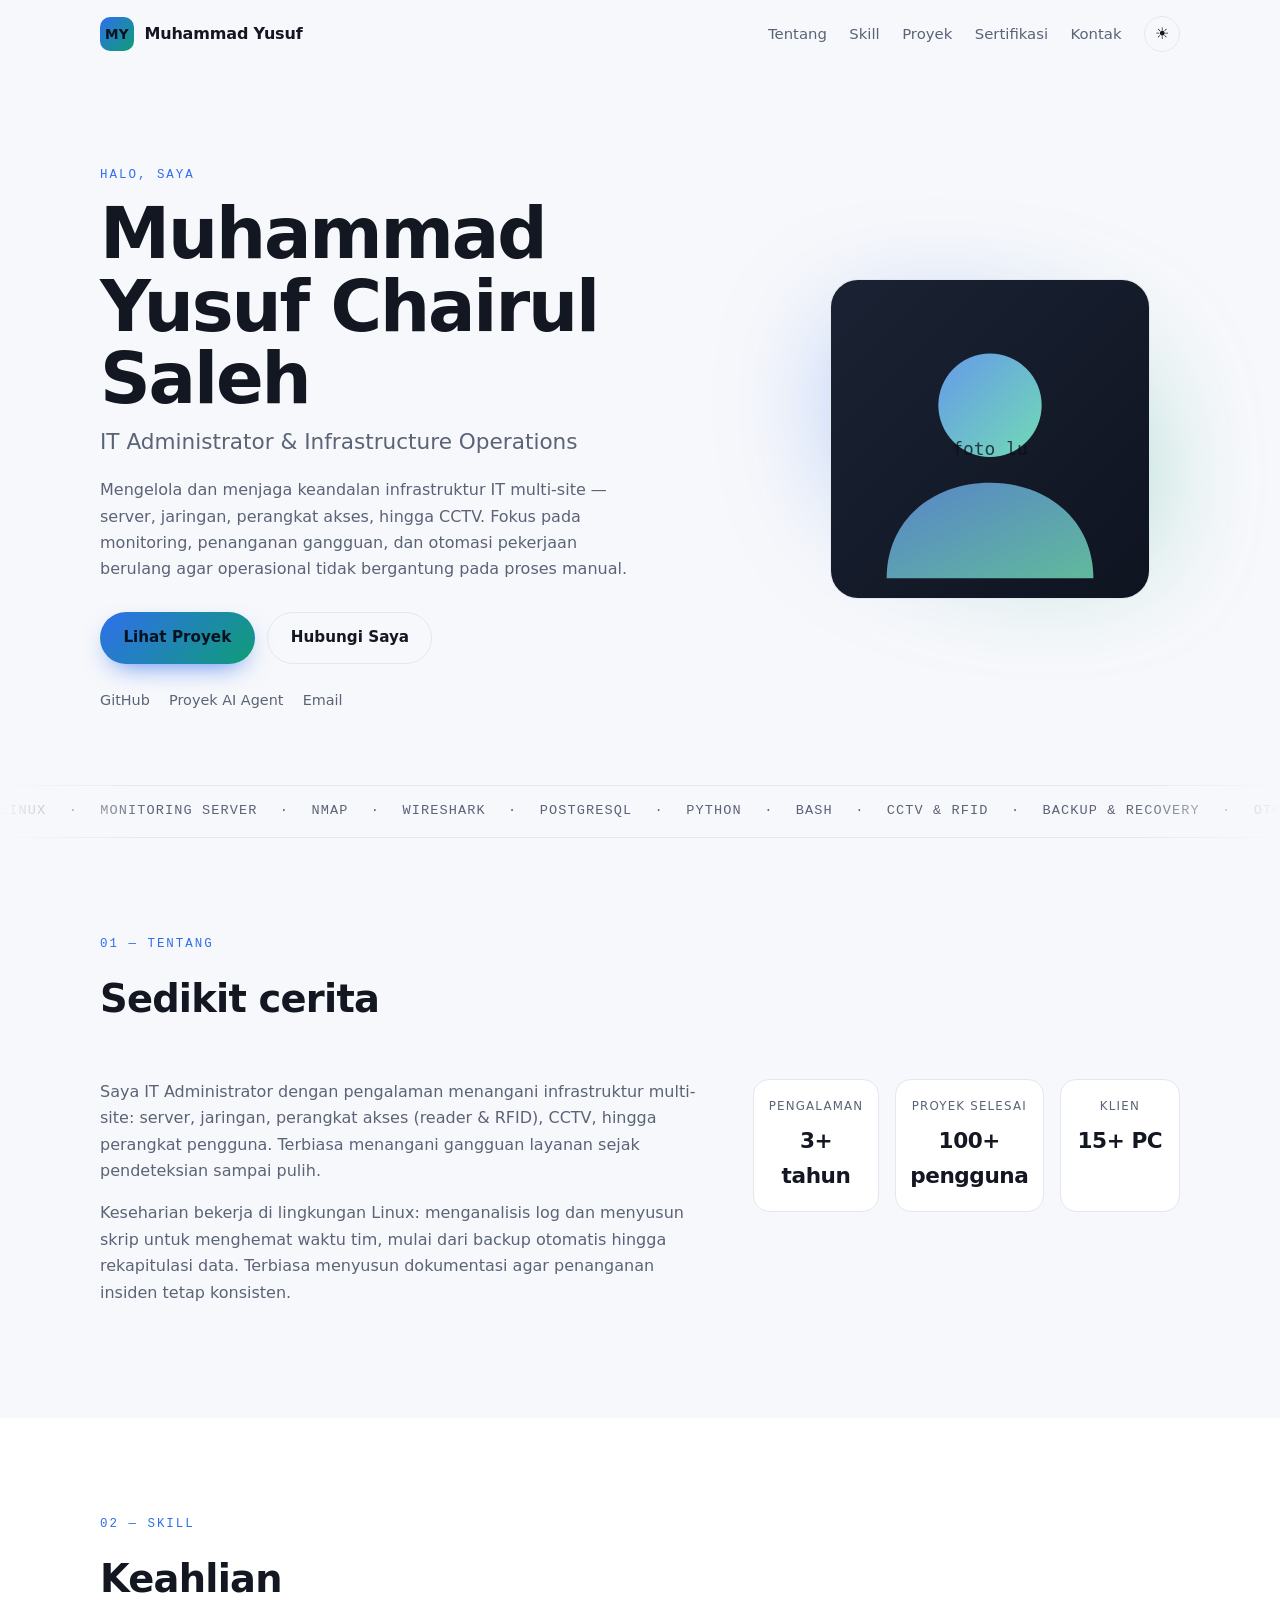
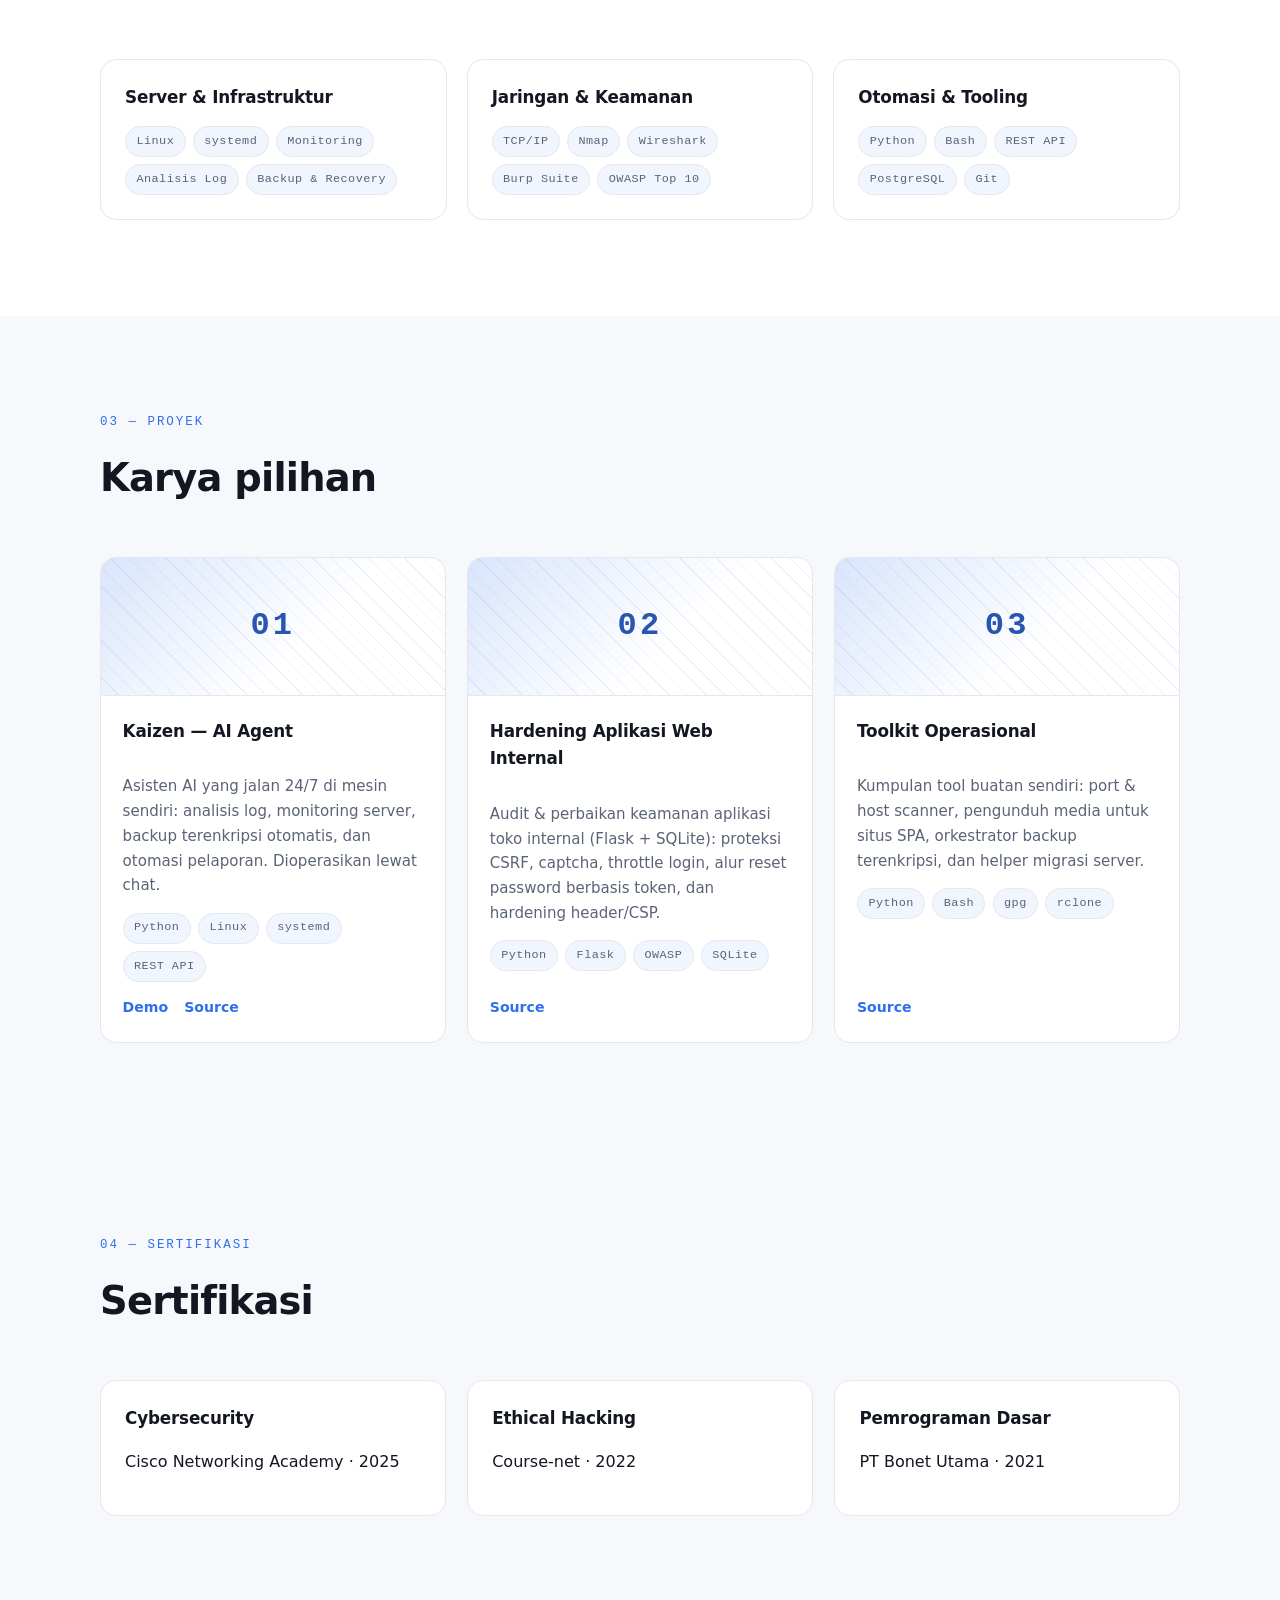
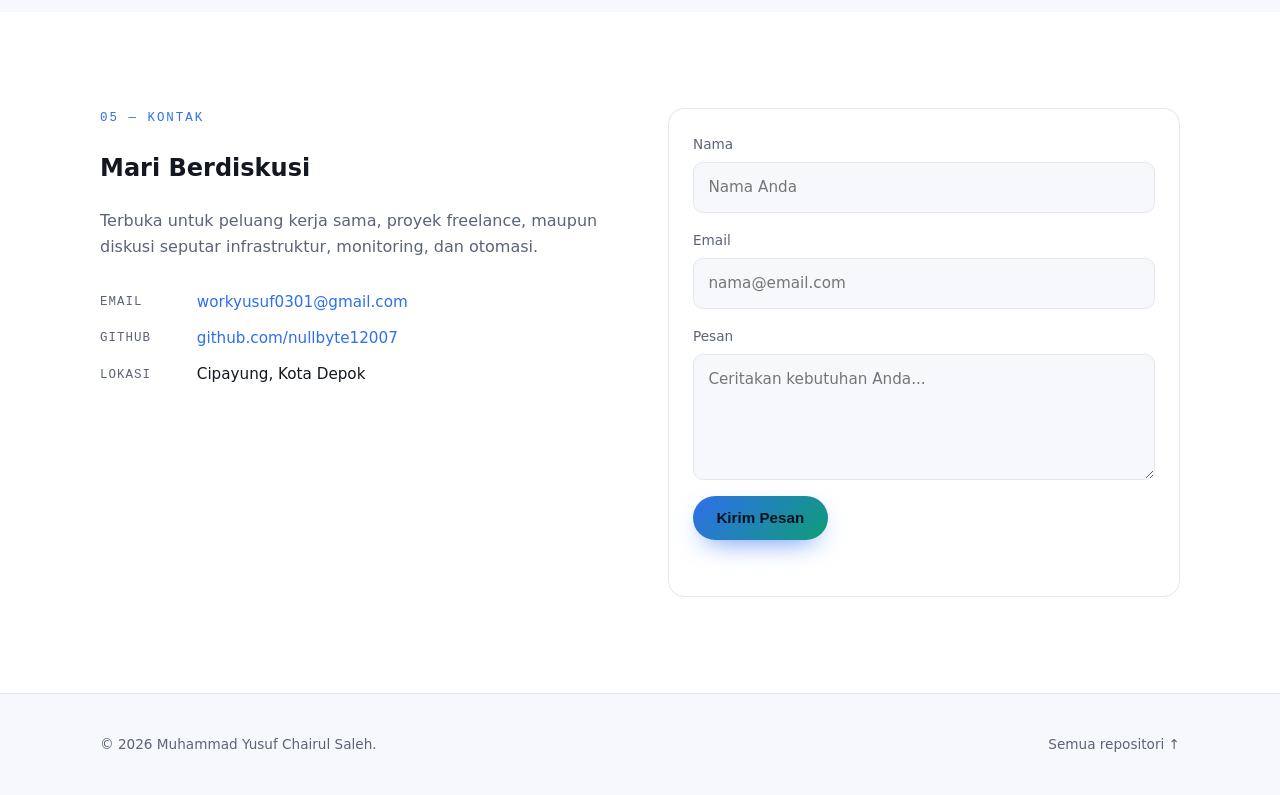
==== commit bf00d214: "Portofolio: tambah bagian Sertifikasi dan tautan repositori - Bagian Sertifikasi (Cisco Cybersecurit" ====
--- a/portofolio/index.html
+++ b/portofolio/index.html
@@ -25,6 +25,7 @@
         <a href="#about">Tentang</a>
         <a href="#skills">Skill</a>
         <a href="#projects">Proyek</a>
+        <a href="#certifications">Sertifikasi</a>
         <a href="#contact">Kontak</a>
         <button class="theme-toggle" id="themeToggle" aria-label="Ganti tema" title="Ganti tema">
           <span class="theme-icon theme-icon-sun">☀</span>
@@ -197,11 +198,35 @@
       </div>
     </section>
 
+    <!-- SERTIFIKASI -->
+    <section class="section" id="certifications">
+      <div class="container">
+        <header class="section-head reveal">
+          <p class="eyebrow">04 — Sertifikasi</p>
+          <h2>Sertifikasi</h2>
+        </header>
+        <div class="projects-grid">
+          <article class="card reveal">
+            <h3>Cybersecurity</h3>
+            <p class="muted">Cisco Networking Academy · 2025</p>
+          </article>
+          <article class="card reveal">
+            <h3>Ethical Hacking</h3>
+            <p class="muted">Course-net · 2022</p>
+          </article>
+          <article class="card reveal">
+            <h3>Pemrograman Dasar</h3>
+            <p class="muted">PT Bonet Utama · 2021</p>
+          </article>
+        </div>
+      </div>
+    </section>
+
     <!-- CONTACT -->
     <section class="section section-alt" id="contact">
       <div class="container contact-grid">
         <div class="reveal">
-          <p class="eyebrow">04 — Kontak</p>
+          <p class="eyebrow">05 — Kontak</p>
           <h2>Mari Berdiskusi</h2>
           <p class="lead">
             Terbuka untuk peluang kerja sama, proyek freelance, maupun diskusi seputar
@@ -237,7 +262,7 @@
   <footer class="footer">
     <div class="container footer-inner">
       <p>© <span id="year">2026</span> Muhammad Yusuf Chairul Saleh.</p>
-      <a href="#hero">Balik ke atas ↑</a>
+      <a href="https://github.com/nullbyte12007?tab=repositories" target="_blank" rel="noopener">Semua repositori ↑</a>
     </div>
   </footer>
 
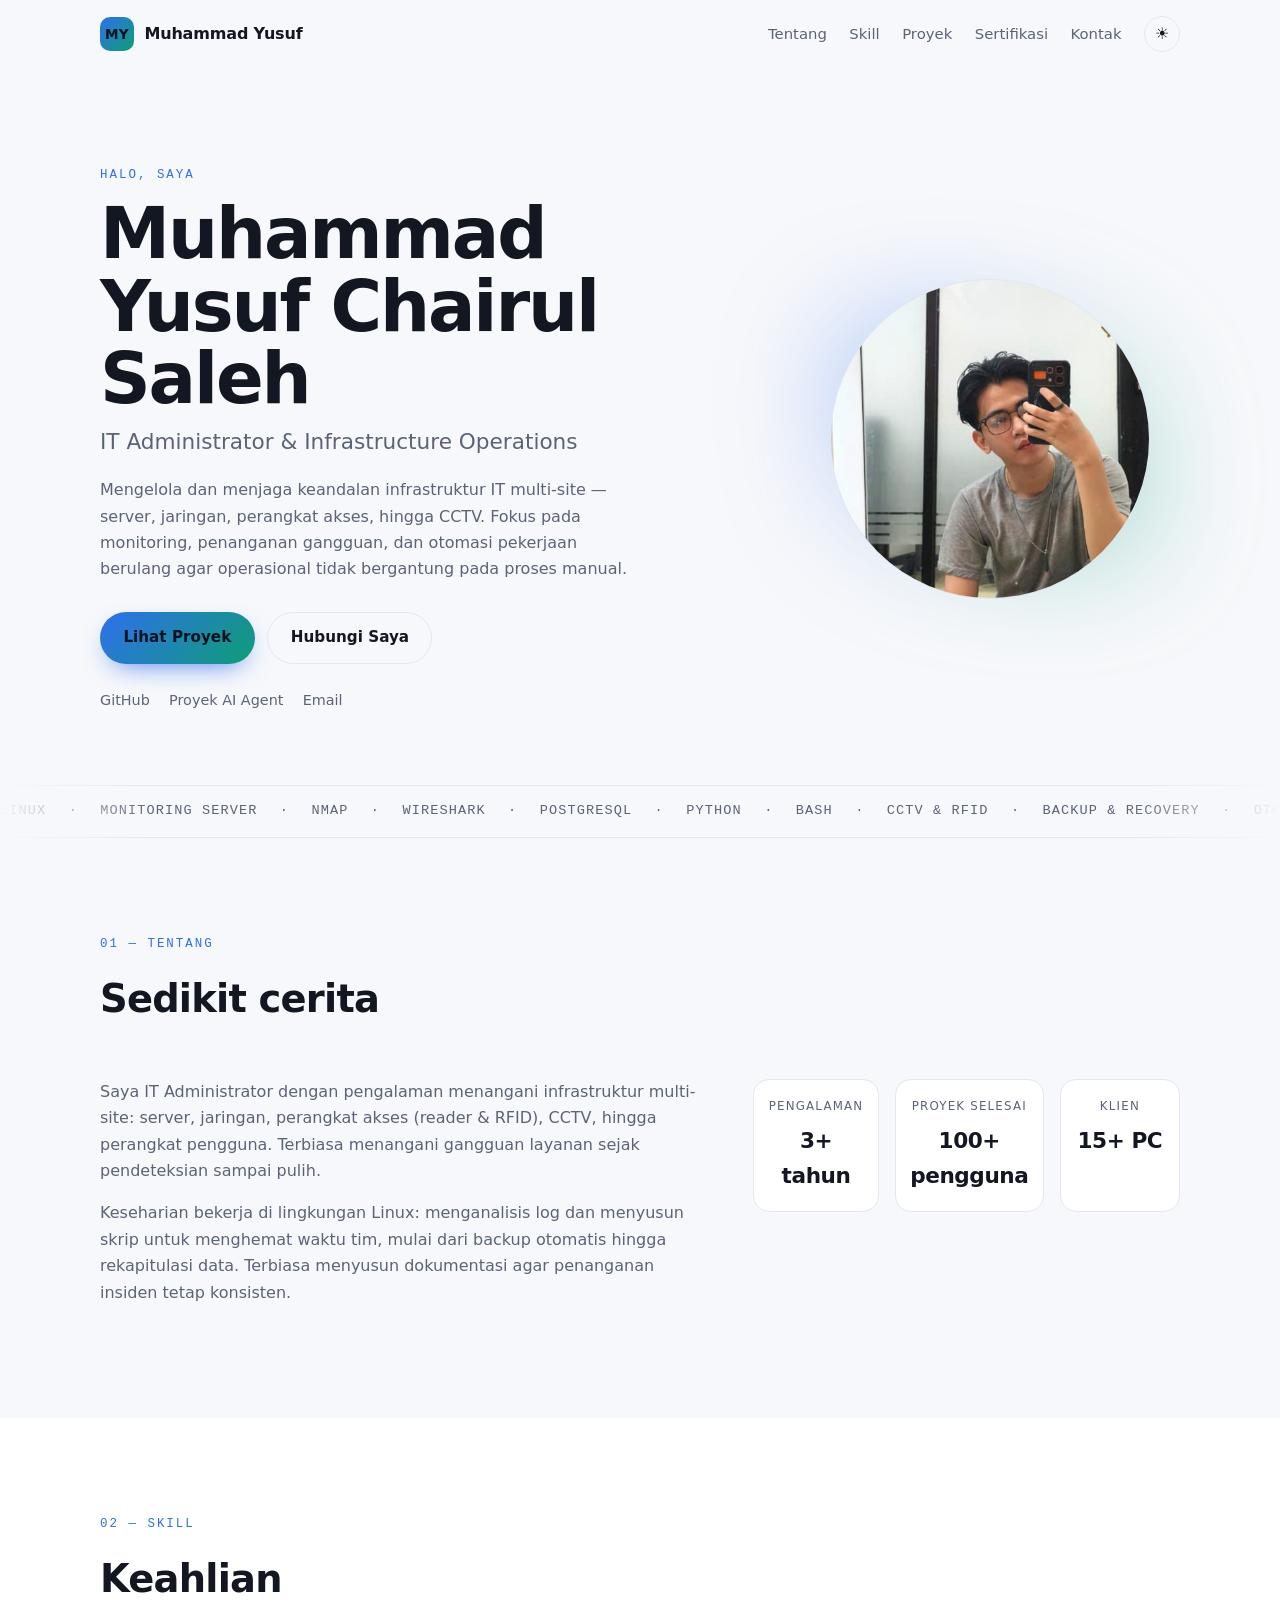
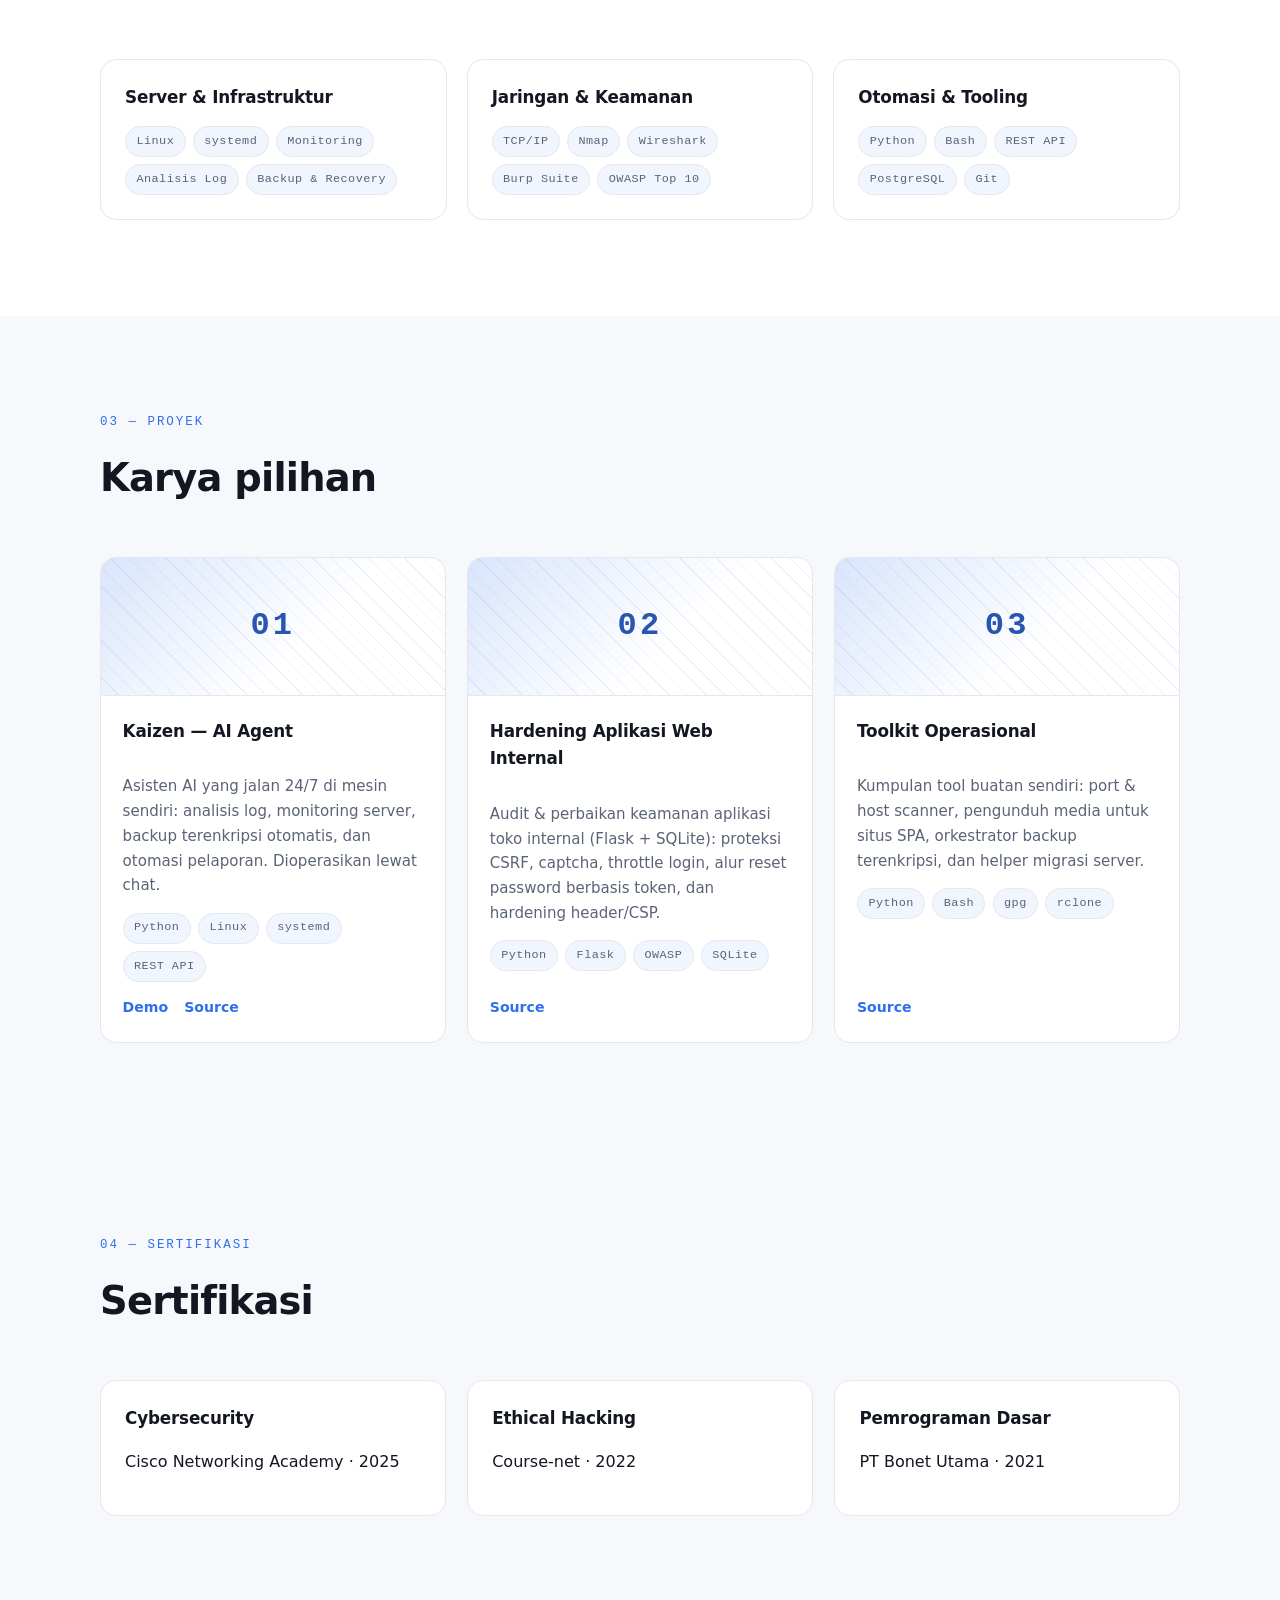
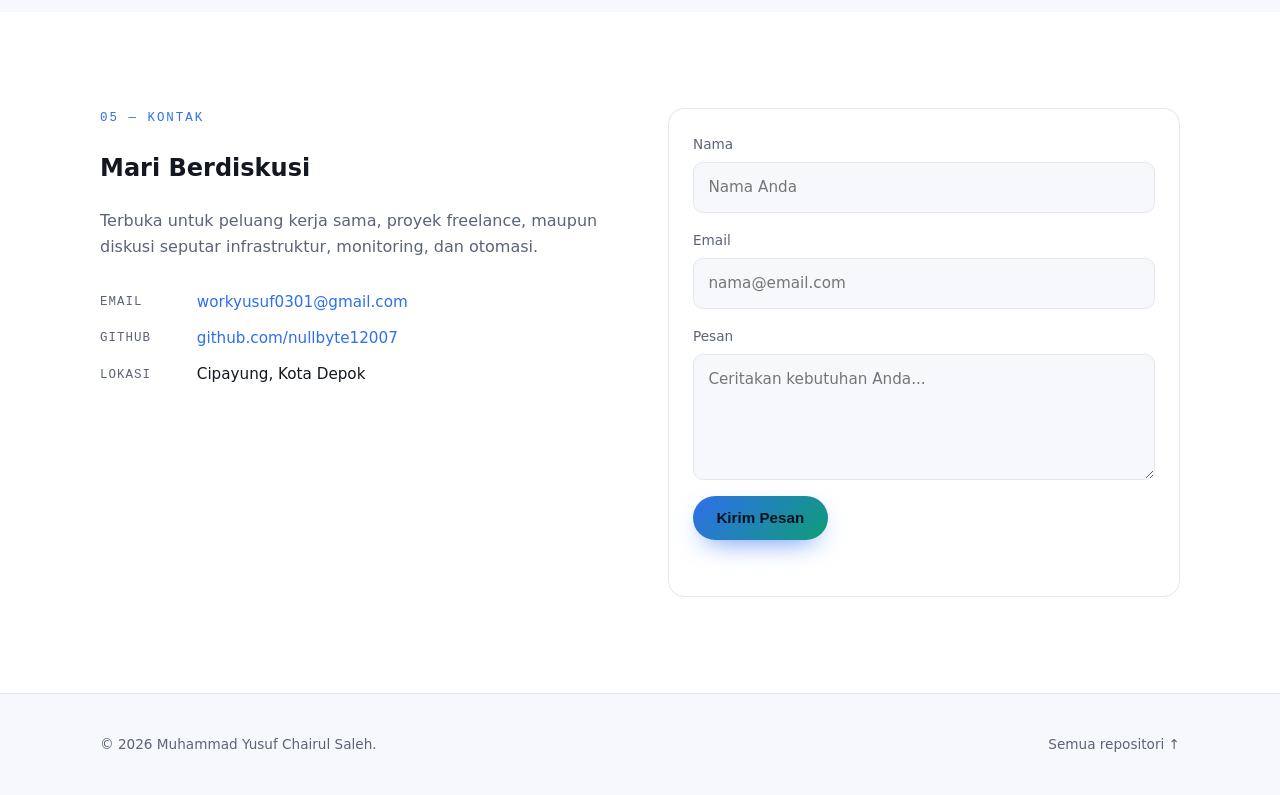
==== commit fe9f41c4: "Pasang foto profil pada halaman portofolio - assets/avatar.jpg: hasil crop & penyesuaian terang/kont" ====
--- a/portofolio/index.html
+++ b/portofolio/index.html
@@ -61,7 +61,7 @@
 
         <div class="hero-visual" aria-hidden="true">
           <div class="avatar">
-            <img src="assets/avatar.svg" alt="" width="320" height="320" loading="eager" />
+            <img src="assets/avatar.jpg" alt="Foto profil Muhammad Yusuf Chairul Saleh" width="320" height="320" loading="eager" />
           </div>
           <div class="glow"></div>
         </div>
--- a/portofolio/style.css
+++ b/portofolio/style.css
@@ -209,7 +209,7 @@
 .avatar {
   width: min(320px, 78vw);
   aspect-ratio: 1;
-  border-radius: 28px;
+  border-radius: 50%;
   overflow: hidden;
   border: 1px solid var(--border);
   background: var(--surface);
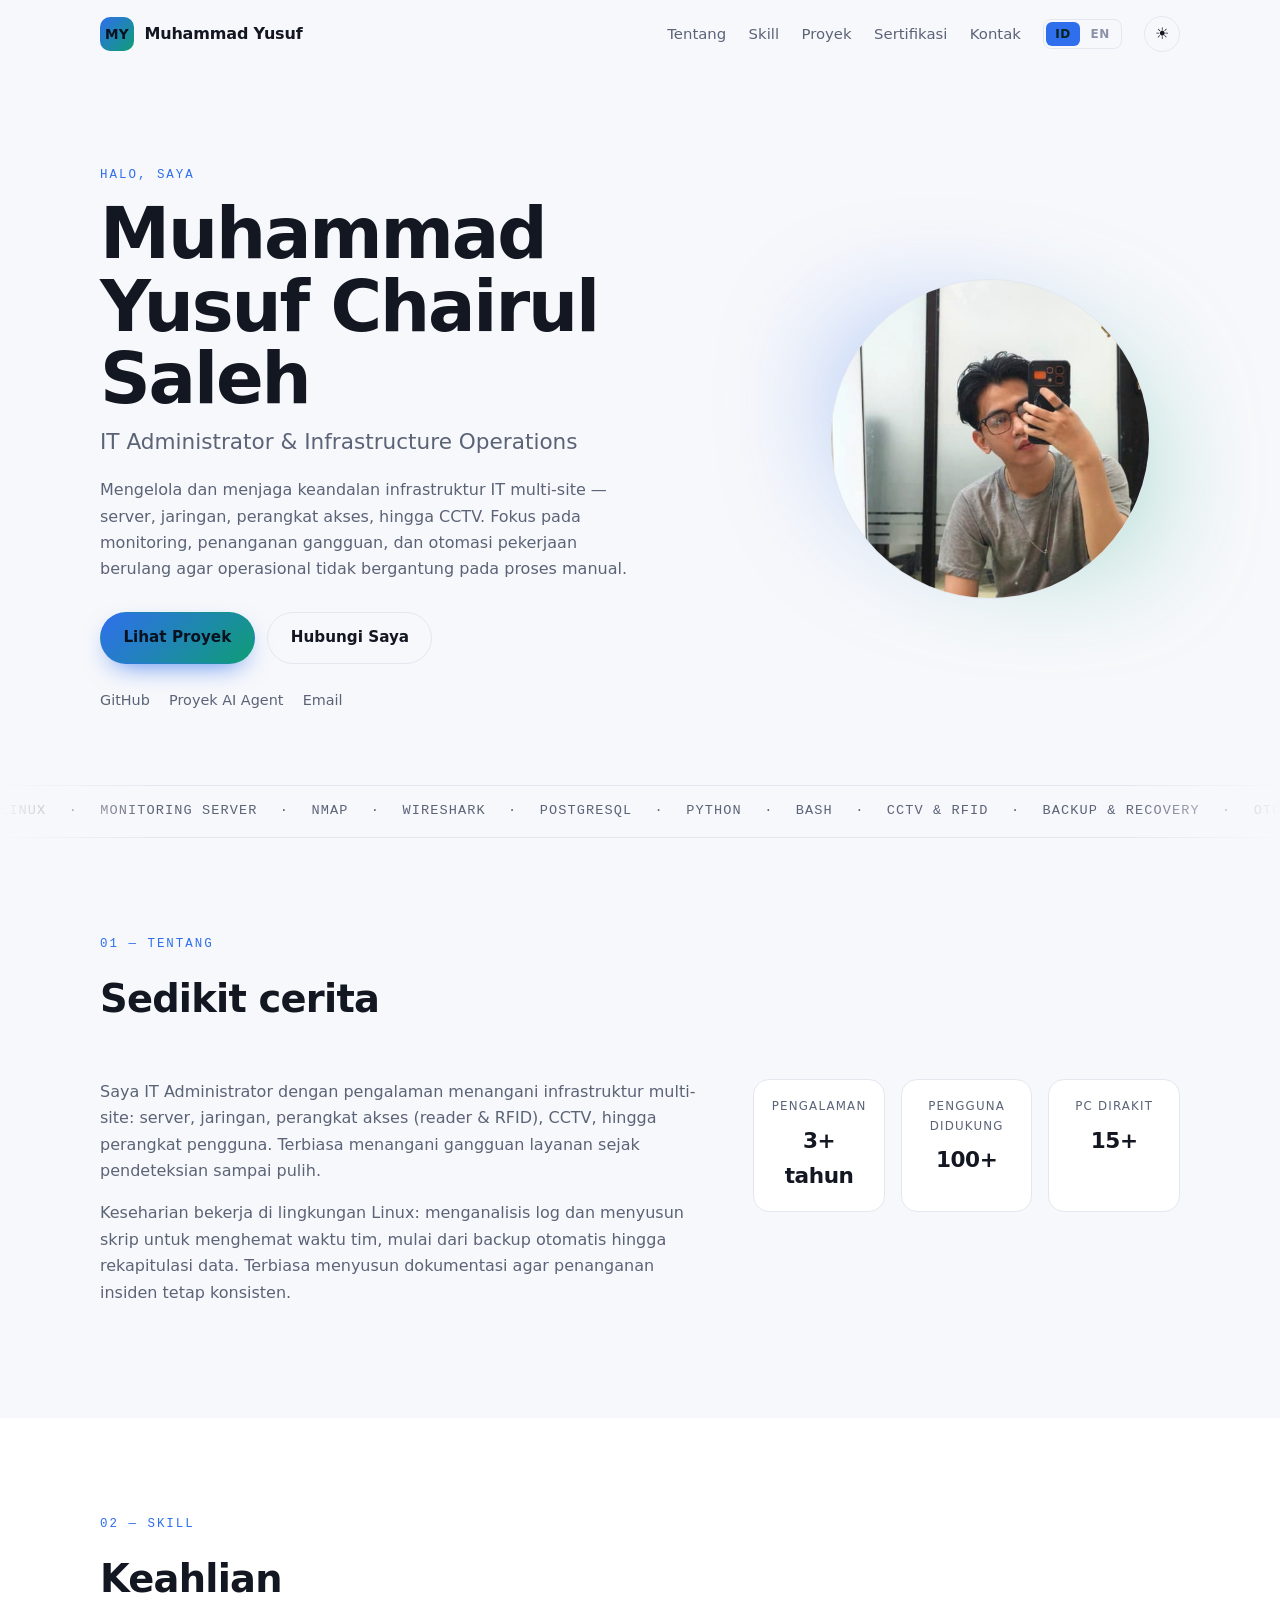
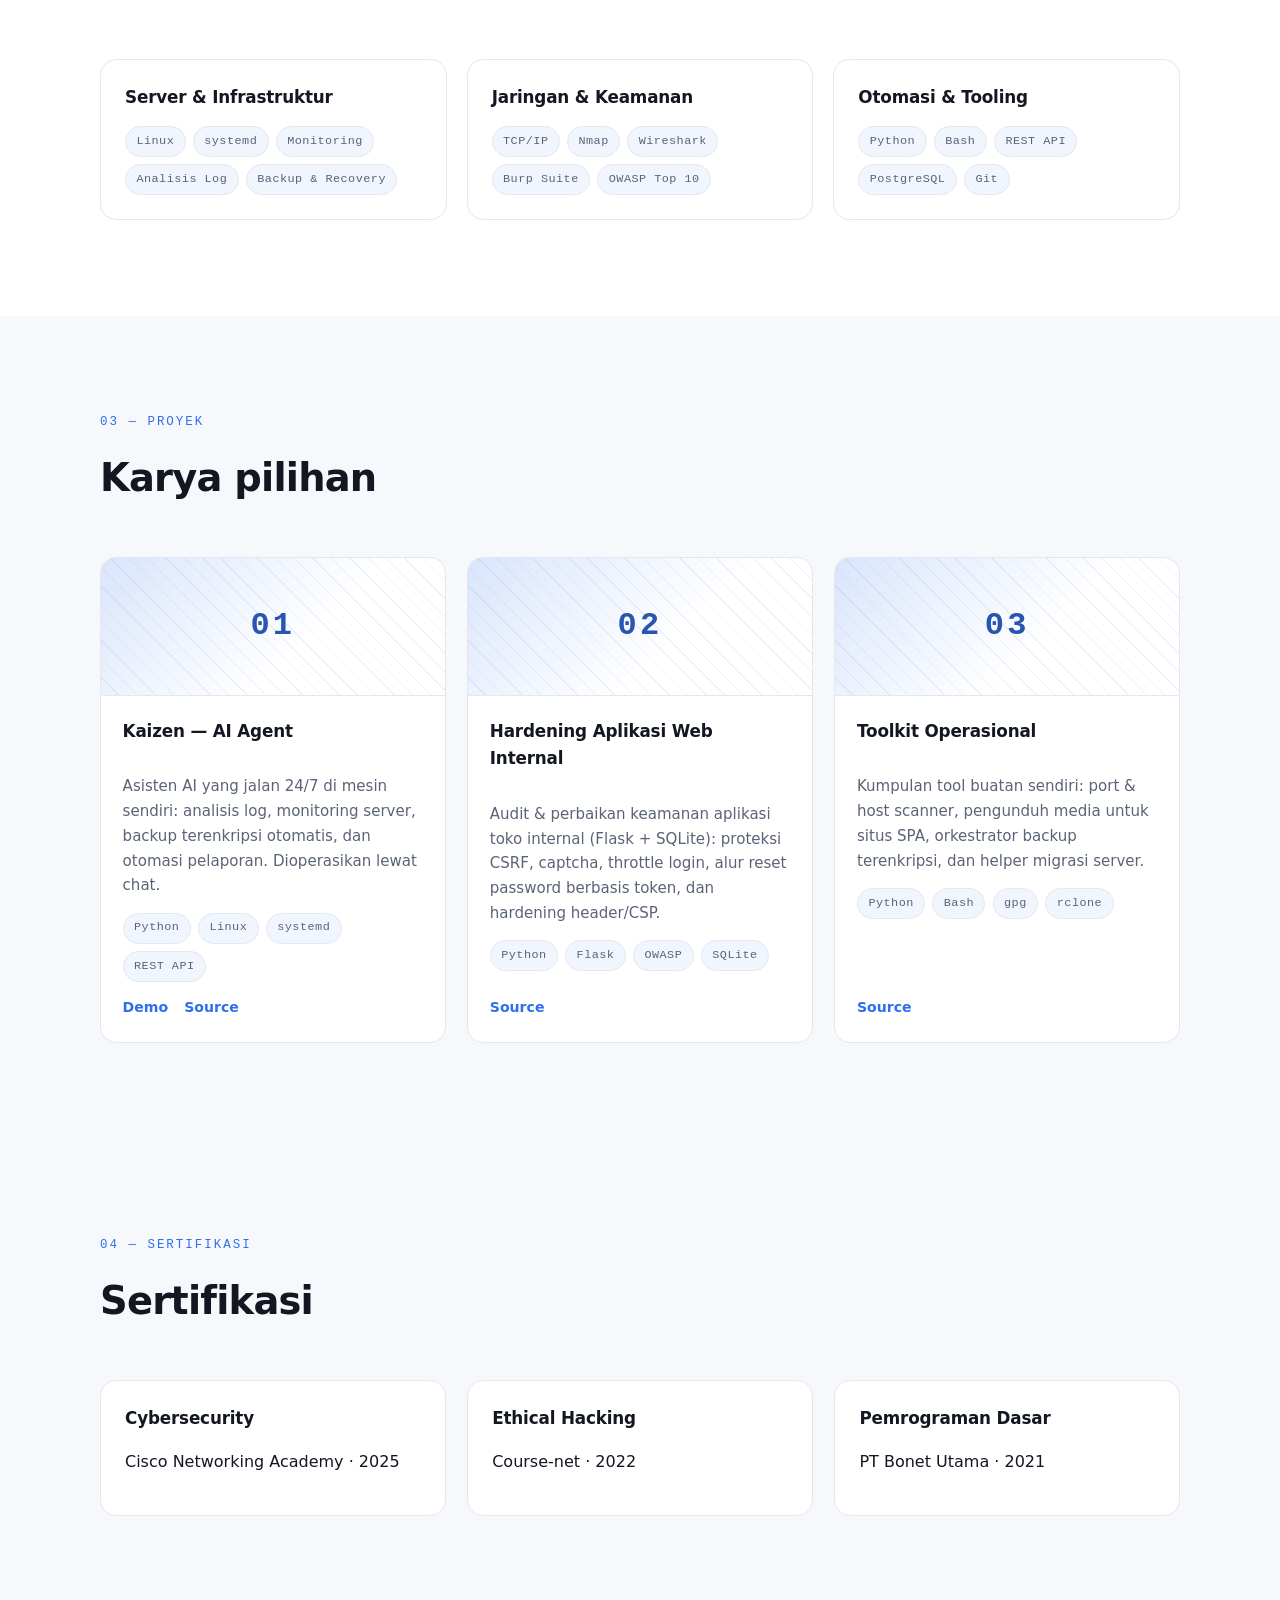
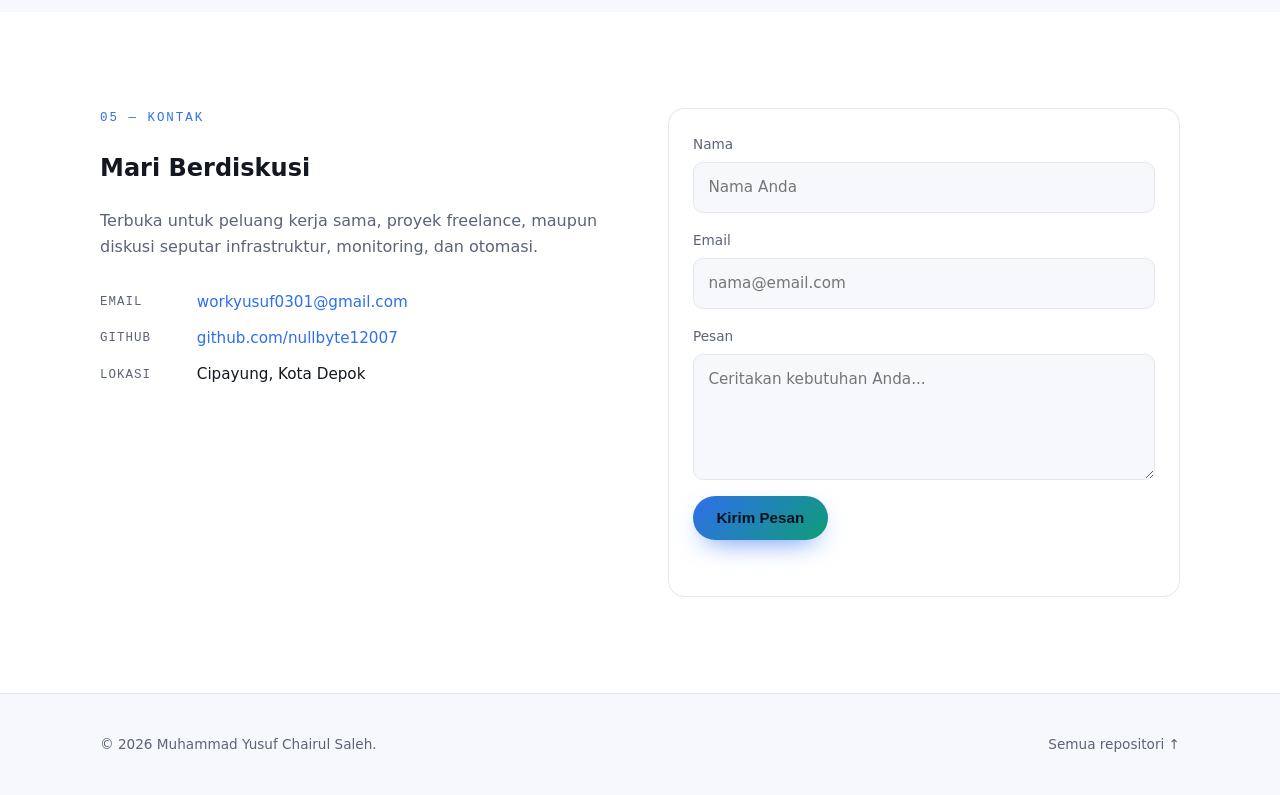
==== commit ce84362e: "Portofolio: dukung dua bahasa (ID / ENG) - i18n.js: kamus terjemahan + pengalih bahasa; pilihan disi" ====
--- a/portofolio/index.html
+++ b/portofolio/index.html
@@ -1,14 +1,14 @@
 <!DOCTYPE html>
-<html lang="id" data-theme="dark">
+<html lang="id" data-lang="id" data-theme="dark">
 <head>
   <meta charset="UTF-8" />
   <meta name="viewport" content="width=device-width, initial-scale=1.0" />
-  <title>Muhammad Yusuf — Portofolio</title>
+  <title data-i18n="meta.title">Muhammad Yusuf — Portofolio</title>
   <meta name="description" content="Portofolio pribadi — proyek, skill, dan kontak." />
   <link rel="stylesheet" href="style.css" />
 </head>
 <body>
-  <a class="skip-link" href="#main">Lewati ke konten</a>
+  <a class="skip-link" href="#main" data-i18n="a11y.skip">Lewati ke konten</a>
 
   <header class="nav" id="nav">
     <div class="container nav-inner">
@@ -22,11 +22,17 @@
       </button>
 
       <nav class="nav-menu" id="navMenu" aria-label="Navigasi utama">
-        <a href="#about">Tentang</a>
-        <a href="#skills">Skill</a>
-        <a href="#projects">Proyek</a>
-        <a href="#certifications">Sertifikasi</a>
-        <a href="#contact">Kontak</a>
+        <a href="#about" data-i18n="nav.about">Tentang</a>
+        <a href="#skills" data-i18n="nav.skills">Skill</a>
+        <a href="#projects" data-i18n="nav.projects">Proyek</a>
+        <a href="#certifications" data-i18n="nav.certs">Sertifikasi</a>
+        <a href="#contact" data-i18n="nav.contact">Kontak</a>
+
+        <div class="lang-switch" role="group" aria-label="Pilih bahasa / Select language">
+          <button type="button" data-set-lang="id" class="is-active">ID</button>
+          <button type="button" data-set-lang="en">EN</button>
+        </div>
+
         <button class="theme-toggle" id="themeToggle" aria-label="Ganti tema" title="Ganti tema">
           <span class="theme-icon theme-icon-sun">☀</span>
           <span class="theme-icon theme-icon-moon">☾</span>
@@ -40,21 +46,21 @@
     <section class="hero" id="hero">
       <div class="container hero-grid">
         <div class="hero-copy">
-          <p class="eyebrow">Halo, saya</p>
+          <p class="eyebrow" data-i18n="hero.eyebrow">Halo, saya</p>
           <h1>Muhammad Yusuf Chairul Saleh</h1>
-          <p class="role">IT Administrator &amp; Infrastructure Operations</p>
-          <p class="lead">
+          <p class="role" data-i18n="hero.role">IT Administrator &amp; Infrastructure Operations</p>
+          <p class="lead" data-i18n="hero.lead">
             Mengelola dan menjaga keandalan infrastruktur IT multi-site — server, jaringan,
             perangkat akses, hingga CCTV. Fokus pada monitoring, penanganan gangguan, dan
             otomasi pekerjaan berulang agar operasional tidak bergantung pada proses manual.
           </p>
           <div class="hero-actions">
-            <a class="btn btn-primary" href="#projects">Lihat Proyek</a>
-            <a class="btn btn-ghost" href="#contact">Hubungi Saya</a>
+            <a class="btn btn-primary" href="#projects" data-i18n="hero.cta.projects">Lihat Proyek</a>
+            <a class="btn btn-ghost" href="#contact" data-i18n="hero.cta.contact">Hubungi Saya</a>
           </div>
           <ul class="socials" aria-label="Media sosial">
             <li><a href="https://github.com/nullbyte12007" aria-label="GitHub" rel="noopener" target="_blank">GitHub</a></li>
-            <li><a href="https://nullbyte12007.github.io/kaizen-ai-portfolio/" aria-label="Proyek AI Agent" rel="noopener" target="_blank">Proyek AI Agent</a></li>
+            <li><a href="https://nullbyte12007.github.io/kaizen-ai-portfolio/" aria-label="AI Agent Project" rel="noopener" target="_blank" data-i18n="hero.link.ai">Proyek AI Agent</a></li>
             <li><a href="mailto:workyusuf0301@gmail.com" aria-label="Email">Email</a></li>
           </ul>
         </div>
@@ -68,10 +74,10 @@
       </div>
       <div class="marquee" aria-hidden="true">
         <div class="marquee-track">
-          <span>Linux</span><span>·</span><span>Monitoring Server</span><span>·</span><span>Nmap</span><span>·</span>
+          <span>Linux</span><span>·</span><span data-i18n="tag.serverMonitoring">Monitoring Server</span><span>·</span><span>Nmap</span><span>·</span>
           <span>Wireshark</span><span>·</span><span>PostgreSQL</span><span>·</span>
           <span>Python</span><span>·</span><span>Bash</span><span>·</span><span>CCTV &amp; RFID</span><span>·</span>
-          <span>Backup &amp; Recovery</span><span>·</span><span>Otomasi</span><span>·</span>
+          <span>Backup &amp; Recovery</span><span>·</span><span data-i18n="tag.automation">Otomasi</span><span>·</span>
         </div>
       </div>
     </section>
@@ -80,17 +86,17 @@
     <section class="section" id="about">
       <div class="container">
         <header class="section-head reveal">
-          <p class="eyebrow">01 — Tentang</p>
-          <h2>Sedikit cerita</h2>
+          <p class="eyebrow" data-i18n="about.eyebrow">01 — Tentang</p>
+          <h2 data-i18n="about.h2">Sedikit cerita</h2>
         </header>
         <div class="about-grid">
           <div class="reveal">
-            <p>
+            <p data-i18n="about.p1">
               Saya IT Administrator dengan pengalaman menangani infrastruktur multi-site:
               server, jaringan, perangkat akses (reader &amp; RFID), CCTV, hingga perangkat
               pengguna. Terbiasa menangani gangguan layanan sejak pendeteksian sampai pulih.
             </p>
-            <p>
+            <p data-i18n="about.p2">
               Keseharian bekerja di lingkungan Linux: menganalisis log dan menyusun skrip
               untuk menghemat waktu tim, mulai dari backup otomatis hingga rekapitulasi data.
               Terbiasa menyusun dokumentasi agar penanganan insiden tetap konsisten.
@@ -98,16 +104,16 @@
           </div>
           <dl class="stats reveal">
             <div class="stat">
-              <dt>Pengalaman</dt>
-              <dd>3+ tahun</dd>
+              <dt data-i18n="stats.experience">Pengalaman</dt>
+              <dd data-i18n="stats.experienceValue">3+ tahun</dd>
             </div>
             <div class="stat">
-              <dt>Proyek selesai</dt>
-              <dd>100+ pengguna</dd>
+              <dt data-i18n="stats.users">Pengguna didukung</dt>
+              <dd>100+</dd>
             </div>
             <div class="stat">
-              <dt>Klien</dt>
-              <dd>15+ PC</dd>
+              <dt data-i18n="stats.pc">PC dirakit</dt>
+              <dd>15+</dd>
             </div>
           </dl>
         </div>
@@ -118,24 +124,25 @@
     <section class="section section-alt" id="skills">
       <div class="container">
         <header class="section-head reveal">
-          <p class="eyebrow">02 — Skill</p>
-          <h2>Keahlian</h2>
+          <p class="eyebrow" data-i18n="skills.eyebrow">02 — Skill</p>
+          <h2 data-i18n="skills.h2">Keahlian</h2>
         </header>
         <div class="skills-grid">
           <article class="card reveal">
-            <h3>Server &amp; Infrastruktur</h3>
+            <h3 data-i18n="skills.c1">Server &amp; Infrastruktur</h3>
             <ul class="tags">
-              <li>Linux</li><li>systemd</li><li>Monitoring</li><li>Analisis Log</li><li>Backup &amp; Recovery</li>
+              <li>Linux</li><li>systemd</li><li>Monitoring</li>
+              <li data-i18n="tag.logAnalysis">Analisis Log</li><li>Backup &amp; Recovery</li>
             </ul>
           </article>
           <article class="card reveal">
-            <h3>Jaringan &amp; Keamanan</h3>
+            <h3 data-i18n="skills.c2">Jaringan &amp; Keamanan</h3>
             <ul class="tags">
               <li>TCP/IP</li><li>Nmap</li><li>Wireshark</li><li>Burp Suite</li><li>OWASP Top 10</li>
             </ul>
           </article>
           <article class="card reveal">
-            <h3>Otomasi &amp; Tooling</h3>
+            <h3 data-i18n="skills.c3">Otomasi &amp; Tooling</h3>
             <ul class="tags">
               <li>Python</li><li>Bash</li><li>REST API</li><li>PostgreSQL</li><li>Git</li>
             </ul>
@@ -148,21 +155,21 @@
     <section class="section" id="projects">
       <div class="container">
         <header class="section-head reveal">
-          <p class="eyebrow">03 — Proyek</p>
-          <h2>Karya pilihan</h2>
+          <p class="eyebrow" data-i18n="projects.eyebrow">03 — Proyek</p>
+          <h2 data-i18n="projects.h2">Karya pilihan</h2>
         </header>
         <div class="projects-grid">
           <article class="project card reveal">
             <div class="project-thumb" aria-hidden="true">01</div>
             <div class="project-body">
               <h3>Kaizen — AI Agent</h3>
-              <p>Asisten AI yang jalan 24/7 di mesin sendiri: analisis log, monitoring server, backup terenkripsi otomatis, dan otomasi pelaporan. Dioperasikan lewat chat.</p>
+              <p data-i18n="proj1.desc">Asisten AI yang jalan 24/7 di mesin sendiri: analisis log, monitoring server, backup terenkripsi otomatis, dan otomasi pelaporan. Dioperasikan lewat chat.</p>
               <ul class="tags">
                 <li>Python</li><li>Linux</li><li>systemd</li><li>REST API</li>
               </ul>
               <div class="project-links">
-                <a href="https://nullbyte12007.github.io/kaizen-ai-portfolio/" target="_blank" rel="noopener">Demo</a>
-                <a href="https://github.com/nullbyte12007/kaizen-ai-portfolio" target="_blank" rel="noopener">Source</a>
+                <a href="https://nullbyte12007.github.io/kaizen-ai-portfolio/" target="_blank" rel="noopener" data-i18n="link.demo">Demo</a>
+                <a href="https://github.com/nullbyte12007/kaizen-ai-portfolio" target="_blank" rel="noopener" data-i18n="link.source">Source</a>
               </div>
             </div>
           </article>
@@ -170,13 +177,13 @@
           <article class="project card reveal">
             <div class="project-thumb" aria-hidden="true">02</div>
             <div class="project-body">
-              <h3>Hardening Aplikasi Web Internal</h3>
-              <p>Audit &amp; perbaikan keamanan aplikasi toko internal (Flask + SQLite): proteksi CSRF, captcha, throttle login, alur reset password berbasis token, dan hardening header/CSP.</p>
+              <h3 data-i18n="proj2.title">Hardening Aplikasi Web Internal</h3>
+              <p data-i18n="proj2.desc">Audit &amp; perbaikan keamanan aplikasi toko internal (Flask + SQLite): proteksi CSRF, captcha, throttle login, alur reset password berbasis token, dan hardening header/CSP.</p>
               <ul class="tags">
                 <li>Python</li><li>Flask</li><li>OWASP</li><li>SQLite</li>
               </ul>
               <div class="project-links">
-                <a href="https://github.com/nullbyte12007/tokoku" target="_blank" rel="noopener">Source</a>
+                <a href="https://github.com/nullbyte12007/tokoku" target="_blank" rel="noopener" data-i18n="link.source">Source</a>
               </div>
             </div>
           </article>
@@ -184,13 +191,13 @@
           <article class="project card reveal">
             <div class="project-thumb" aria-hidden="true">03</div>
             <div class="project-body">
-              <h3>Toolkit Operasional</h3>
-              <p>Kumpulan tool buatan sendiri: port &amp; host scanner, pengunduh media untuk situs SPA, orkestrator backup terenkripsi, dan helper migrasi server.</p>
+              <h3 data-i18n="proj3.title">Toolkit Operasional</h3>
+              <p data-i18n="proj3.desc">Kumpulan tool buatan sendiri: port &amp; host scanner, pengunduh media untuk situs SPA, orkestrator backup terenkripsi, dan helper migrasi server.</p>
               <ul class="tags">
                 <li>Python</li><li>Bash</li><li>gpg</li><li>rclone</li>
               </ul>
               <div class="project-links">
-                <a href="https://github.com/nullbyte12007/kaizen-ai-portfolio/tree/main/demo" target="_blank" rel="noopener">Source</a>
+                <a href="https://github.com/nullbyte12007/kaizen-ai-portfolio/tree/main/demo" target="_blank" rel="noopener" data-i18n="link.source">Source</a>
               </div>
             </div>
           </article>
@@ -202,8 +209,8 @@
     <section class="section" id="certifications">
       <div class="container">
         <header class="section-head reveal">
-          <p class="eyebrow">04 — Sertifikasi</p>
-          <h2>Sertifikasi</h2>
+          <p class="eyebrow" data-i18n="certs.eyebrow">04 — Sertifikasi</p>
+          <h2 data-i18n="certs.h2">Sertifikasi</h2>
         </header>
         <div class="projects-grid">
           <article class="card reveal">
@@ -215,7 +222,7 @@
             <p class="muted">Course-net · 2022</p>
           </article>
           <article class="card reveal">
-            <h3>Pemrograman Dasar</h3>
+            <h3 data-i18n="cert3.title">Pemrograman Dasar</h3>
             <p class="muted">PT Bonet Utama · 2021</p>
           </article>
         </div>
@@ -226,33 +233,33 @@
     <section class="section section-alt" id="contact">
       <div class="container contact-grid">
         <div class="reveal">
-          <p class="eyebrow">05 — Kontak</p>
-          <h2>Mari Berdiskusi</h2>
-          <p class="lead">
+          <p class="eyebrow" data-i18n="contact.eyebrow">05 — Kontak</p>
+          <h2 data-i18n="contact.h2">Mari Berdiskusi</h2>
+          <p class="lead" data-i18n="contact.lead">
             Terbuka untuk peluang kerja sama, proyek freelance, maupun diskusi seputar
             infrastruktur, monitoring, dan otomasi.
           </p>
           <ul class="contact-list">
             <li><span>Email</span> <a href="mailto:workyusuf0301@gmail.com">workyusuf0301@gmail.com</a></li>
             <li><span>GitHub</span> <a href="https://github.com/nullbyte12007" target="_blank" rel="noopener">github.com/nullbyte12007</a></li>
-            <li><span>Lokasi</span> <span>Cipayung, Kota Depok</span></li>
+            <li><span data-i18n="contact.location">Lokasi</span> <span>Cipayung, Kota Depok</span></li>
           </ul>
         </div>
 
         <form class="contact-form card reveal" id="contactForm" novalidate>
           <label>
-            Nama
-            <input type="text" name="name" required placeholder="Nama Anda" />
+            <span data-i18n="form.name">Nama</span>
+            <input type="text" name="name" required placeholder="Nama Anda" data-i18n-ph="form.namePh" />
           </label>
           <label>
-            Email
+            <span>Email</span>
             <input type="email" name="email" required placeholder="nama@email.com" />
           </label>
           <label>
-            Pesan
-            <textarea name="message" rows="4" required placeholder="Ceritakan kebutuhan Anda..."></textarea>
+            <span data-i18n="form.message">Pesan</span>
+            <textarea name="message" rows="4" required placeholder="Ceritakan kebutuhan Anda..." data-i18n-ph="form.messagePh"></textarea>
           </label>
-          <button class="btn btn-primary" type="submit">Kirim Pesan</button>
+          <button class="btn btn-primary" type="submit" data-i18n="form.send">Kirim Pesan</button>
           <p class="form-status" id="formStatus" role="status" aria-live="polite"></p>
         </form>
       </div>
@@ -262,10 +269,11 @@
   <footer class="footer">
     <div class="container footer-inner">
       <p>© <span id="year">2026</span> Muhammad Yusuf Chairul Saleh.</p>
-      <a href="https://github.com/nullbyte12007?tab=repositories" target="_blank" rel="noopener">Semua repositori ↑</a>
+      <a href="https://github.com/nullbyte12007?tab=repositories" target="_blank" rel="noopener" data-i18n="footer.repos">Semua repositori ↑</a>
     </div>
   </footer>
 
+  <script src="i18n.js"></script>
   <script src="script.js"></script>
 </body>
 </html>
--- a/portofolio/style.css
+++ b/portofolio/style.css
@@ -446,3 +446,29 @@
   .reveal { opacity: 1; transform: none; transition: none; }
   * { transition-duration: .01ms !important; }
 }
+
+/* Pengalih bahasa ID / ENG */
+.lang-switch {
+  display: inline-flex;
+  align-items: center;
+  gap: 2px;
+  padding: 2px;
+  border: 1px solid var(--border, #2a3040);
+  border-radius: 8px;
+}
+.lang-switch button {
+  font: inherit;
+  font-size: 12px;
+  font-weight: 700;
+  letter-spacing: .4px;
+  line-height: 1;
+  padding: 6px 9px;
+  border: 0;
+  border-radius: 6px;
+  background: transparent;
+  color: var(--muted, #8b93a7);
+  cursor: pointer;
+  transition: background .18s, color .18s;
+}
+.lang-switch button:hover { color: var(--text, #eef1f8); }
+.lang-switch button.is-active { background: var(--accent, #00e5a8); color: #06231b; }
